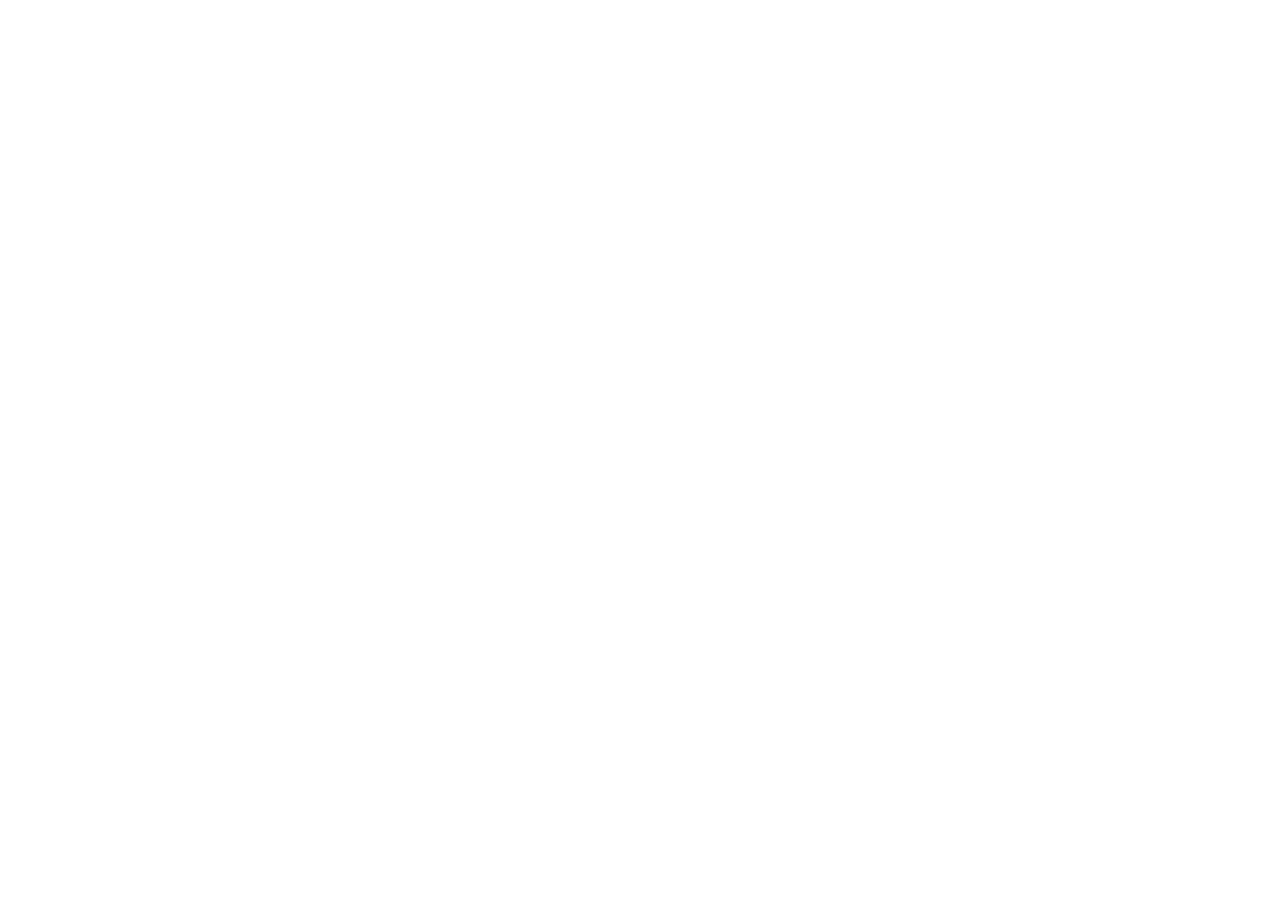
==== index.html @ 88661541 "update login" ====
<!doctype html><html lang="en"><head><meta charset="utf-8"><meta http-equiv="X-UA-Compatible" content="IE=edge"><meta name="viewport" content="width=device-width,initial-scale=1"><link rel="shortcut icon" href="favicon.png" type="image/x-icon"><title>Shoping Cart</title><link rel="stylesheet" href="https://cdnjs.cloudflare.com/ajax/libs/font-awesome/4.7.0/css/font-awesome.min.css"><script defer="defer" src="/js/chunk-vendors.f31a316c.js"></script><script defer="defer" src="/js/app.e57e53f4.js"></script><link href="/css/chunk-vendors.98e8f784.css" rel="stylesheet"><link href="/css/app.27a2189d.css" rel="stylesheet"></head><body><noscript><strong>We're sorry but Shoping Cart doesn't work properly without JavaScript enabled. Please enable it to continue.</strong></noscript><div id="app"></div></body></html>
---- css/app.27a2189d.css ----
@import url(https://fonts.googleapis.com/css2?family=Poppins:ital,wght@0,100;0,200;0,300;0,400;0,500;0,600;0,700;0,800;0,900;1,100;1,200;1,300;1,400;1,500;1,600;1,700;1,800;1,900&display=swap);body{font-family:Poppins,sans-serif}*{margin:0;padding:0;box-sizing:border-box}h1{font-size:40px;font-weight:700}h2{font-size:28px;font-weight:600}h3{font-size:22px;font-weight:800}h4{font-size:18px;font-weight:600}h5{font-size:16px;font-weight:400;color:#1d1d1d}h6{color:#d8d8d8}nav{font-size:16px;top:0;left:0;box-shadow:0 5px 10px rgba(0,0,0,.1)}nav .navbar-toggler{border:0}nav .navbar-toggler:active,nav .navbar-toggler:focus{outline:none;box-shadow:none;border:0}nav .navbar-toggler .navbar-toggler-icon{width:20px;height:3px;background:#232340;display:block;background-image:none;transition:.5s ease-in-out}nav .navbar-toggler .navbar-toggler-icon:focus{outline:none;box-shadow:none;border:0}nav .navbar-toggler .top-bar{margin-top:5px;transform:rotate(135deg)}nav .navbar-toggler .bottom-bar{margin-top:-3px;transform:rotate(-135deg)}nav .navbar-toggler,nav .navbar-toggler:hover{background-color:transparent}nav .collapsed .top-bar{margin-top:0;transform:rotate(0deg)}nav .collapsed .bottom-bar{margin-top:5px;transform:rotate(0deg)}nav .navbar-nav{gap:40px}nav .navbar-nav .nav-link{color:#000;transition:.3s ease}nav .navbar-nav .nav-link.active,nav .navbar-nav .nav-link:active,nav .navbar-nav .nav-link:hover{color:coral}nav .navbar-nav .nav-link.active span,nav .navbar-nav .nav-link:active span,nav .navbar-nav .nav-link:hover span{background-color:#2a2a2a}nav .navbar-nav .fa-shopping-cart{font-size:25px;padding:0 7px;cursor:pointer;font-weight:500;transition:.3s ease}nav .navbar-nav .fa-shopping-cart:active,nav .navbar-nav .fa-shopping-cart:hover{color:coral}nav .navbar-nav span{position:absolute;background-color:coral;color:#fff;font-size:10px;padding:2px 6px;border-radius:50%;margin-left:-5px;top:-5px;transition:.3s ease}nav .navbar-nav .dropdown .dropdown-toggle{background-color:coral!important;min-width:160px}nav .navbar-nav .dropdown .dropdown-toggle .userPhoto{width:30px;-o-object-fit:cover;object-fit:cover;border-radius:50%}nav .navbar-nav .dropdown .dropdown-menu{border:1px solid #000!important;border-radius:0}nav .navbar-nav .dropdown .dropdown-menu li a:hover{background-color:coral!important}footer{background-color:#222}footer h5{color:#d8d8d8;font-weight:700;font-size:18px}footer ul{padding:0;list-style-type:none}footer ul li{padding-bottom:8px}footer ul li a{font-size:14px;text-decoration:none;color:#999}footer ul li a:hover{color:#d8d8d8}footer a{font-size:14px;text-decoration:none;color:#999}footer a:hover{color:#d8d8d8}footer p{color:#999;font-size:14px}footer .insta-img img{transition:.3s ease}footer .insta-img img:hover{opacity:.8}footer .copyright img{cursor:pointer}footer .copyright a{color:#000;width:38px;height:38px;background-color:#fff;display:inline-block;text-align:center;line-height:38px;border-radius:50px;margin-right:10px}#home{background-image:url(/img/back.4ba0a6e2.jpg);width:100%;height:100vh;max-height:650px;background-size:cover;background-repeat:no-repeat;display:flex;flex-direction:column;justify-content:center;align-items:flex-start}#home span{color:coral}#home a{font-size:14px;font-weight:700;outline:none;border:none;padding:13px 30px;text-transform:uppercase;cursor:pointer;transition:.3s ease;background-color:#1d1d1d;color:#f0f8ff}#home a:hover{background-color:#3a3833;color:#f0f8ff}#new .one{position:relative}#new .one img{width:100%;height:100%;background-position:50%;background-repeat:no-repeat}#new .one .details{position:absolute;width:100%;height:100%;top:0;left:0;transition:.3 ease;gap:35px;display:flex;flex-direction:column;justify-content:center;align-items:center;text-align:center;opacity:.7;color:coral}#new .one .details button{font-size:14px;font-weight:500;display:inline-block;outline:none;border:none;border-bottom:1px solid coral;background:none;color:coral;padding:2.5px;text-transform:uppercase;cursor:pointer;transition:.3s ease}#new .one .details button:hover{color:#fff;border-bottom:1px solid #fff}#new .one:hover .details{cursor:pointer;color:#2a2a2a;background-color:hsla(0,77%,83%,.6);opacity:1}#new .one:hover .btn-2{color:#2a2a2a;border-bottom:1px solid #2a2a2a}#blog hr,#clothes hr,#featured hr{width:50px;border-top:2px solid coral;margin:10px auto}#banner{background-image:url(/img/2.93096038.jpg);width:100%;height:60vh;max-height:650px;background-size:cover;background-repeat:no-repeat;background-attachment:fixed;display:flex;flex-direction:column;justify-content:center;align-items:flex-start}#banner h4{color:#d8d8d8}#banner h1{color:#fff}#banner a{font-size:14px;font-weight:700;outline:none;border:none;padding:13px 30px;text-transform:uppercase;cursor:pointer;transition:.3s ease;background-color:#fb774b;color:#f0f8ff}#banner a:hover{background-color:#fff;color:#3a3833}#about hr,#blog hr{width:50px;border-top:2px solid coral;margin:10px;margin-left:0}#about .website_link{color:coral;text-decoration:none}#about .website_link:hover{text-decoration:underline}#about .row .developer_img{filter:grayscale(90%)}#cart .hr{width:50px;border-top:2px solid coral;margin:10px;margin-left:0}#cart #cart-container table{border-collapse:collapse;table-layout:auto;width:100%;min-width:700px}#cart #cart-container table td{border:1px solid #b6b3b3;text-align:center;padding:10px}#cart #cart-container table td:first-child{width:100px}#cart #cart-container table td:nth-child(2),#cart #cart-container table td:nth-child(3){width:200px}#cart #cart-container table td:nth-child(4),#cart #cart-container table td:nth-child(5),#cart #cart-container table td:nth-child(6){width:170px}#cart #cart-container table thead{font-weight:700}#cart #cart-container table thead td{background-color:#fd8c66;color:#fff;border:none;padding:6px 0;text-transform:uppercase}#cart #cart-container table tbody td i{color:#8d8c89;cursor:pointer;padding:3px;border-bottom:1px solid transparent}#cart #cart-container table tbody td i:hover{border-bottom:1px solid #8d8c89}#cart #cart-container table tbody td img{width:110px;height:70px;-o-object-fit:cover;object-fit:cover}#cart #cart-container table tbody td input{padding:3px 5px}#cart #cart-container table tbody td input:focus{outline:none}#cart #card-bottom .coupon>div,#cart #card-bottom .total>div{border:1px solid #b6b3b3}#cart #card-bottom .coupon h5{background-color:#fd8c66;color:#fff;border:none;padding:6px 12px;font-weight:700}#cart #card-bottom .coupon input,#cart #card-bottom .coupon p{padding:10px 12px}#cart #card-bottom .coupon input{margin:0 10px 20px 12px}#cart #card-bottom .coupon input:focus{outline:none}#cart #card-bottom .total h5{background-color:#fd8c66;color:#fff;border:none;padding:6px 12px;font-weight:700}#cart #card-bottom .total h6,#cart #card-bottom .total p{color:#2a2a2a;padding:2px 10px}@media (max-width:767.98px){#cart-container{overflow-x:scroll}}#login .container,#signup .container{max-width:550px;min-height:100vh;display:flex;flex-direction:column;align-items:center;justify-content:center}#login .container img,#signup .container img{width:100px;height:100px;display:block;margin:10px auto;border-radius:50%}#login .container h1,#signup .container h1{margin-bottom:30px}#login .container label,#signup .container label{font-weight:500;width:500px;display:block;margin:0 auto;color:#2a2a2a}#login .container input,#signup .container input{padding:10px 20px;width:500px;margin:15px auto}#login .container button,#signup .container button{width:500px;margin:15px auto}#login .container .link,#signup .container .link{color:#2a2a2a;margin:10px auto}#login .loginBtn,#signup .loginBtn{box-sizing:border-box;position:relative;width:100%!important;margin:.2em;padding:0 15px 0 46px;border:none;text-align:left;line-height:34px;white-space:nowrap;border-radius:.2em;font-size:16px;color:#fff}#login .loginBtn:before,#signup .loginBtn:before{content:"";box-sizing:border-box;position:absolute;top:0;left:0;width:34px;height:100%}#login .loginBtn:focus,#signup .loginBtn:focus{outline:none}#login .loginBtn:active,#signup .loginBtn:active{box-shadow:inset 0 0 0 32px rgba(0,0,0,.1)}#login .loginBtn--facebook,#signup .loginBtn--facebook{background-color:#4c69ba;background-image:linear-gradient(#4c69ba,#3b55a0);text-shadow:0 -1px 0 #354c8c}#login .loginBtn--facebook:before,#signup .loginBtn--facebook:before{border-right:1px solid #364e92;background:url(https://s3-us-west-2.amazonaws.com/s.cdpn.io/14082/icon_facebook.png) 6px 6px no-repeat}#login .loginBtn--facebook:focus,#login .loginBtn--facebook:hover,#signup .loginBtn--facebook:focus,#signup .loginBtn--facebook:hover{background-color:#5b7bd5;background-image:linear-gradient(#5b7bd5,#4864b1)}#login .loginBtn--google,#signup .loginBtn--google{background:#dd4b39}#login .loginBtn--google:before,#signup .loginBtn--google:before{border-right:1px solid #bb3f30;background:url(https://s3-us-west-2.amazonaws.com/s.cdpn.io/14082/icon_google.png) 6px 6px no-repeat}#login .loginBtn--google:focus,#login .loginBtn--google:hover,#signup .loginBtn--google:focus,#signup .loginBtn--google:hover{background:#e74b37}#login .input-errors,#signup .input-errors{font-weight:500;width:500px;display:block;margin:0 auto;color:coral}@media (max-width:575.98px){#login .container label,#signup .container label{width:300px}#login .container button,#login .container input,#signup .container button,#signup .container input{width:300px;max-width:300px}#login .input-errors,#signup .input-errors{font-weight:500;width:300px;display:block;margin:0 auto;color:coral}}button{font-size:14px;font-weight:700;outline:none!important;border:none!important;border-radius:0!important;padding:13px 30px;text-transform:uppercase;cursor:pointer;transition:.3s ease;background-color:#1d1d1d;color:#f0f8ff}button:hover{background-color:#3a3833}.button_1{transition:.3s ease;background-color:#fb774b;color:#f0f8ff;opacity:1}.button_1:hover{background-color:rgba(251,119,75,.9)!important}.product{cursor:pointer;margin-bottom:32px}.product img{transition:.3s ease;max-width:220;max-height:246px}.product:hover img{opacity:.7}.product .star i{font-size:14px;color:#daa520}.ProductDetails #main_img{-o-object-fit:cover;object-fit:cover;max-height:450px}.ProductDetails .small-img-group{display:flex;justify-content:space-between}.ProductDetails .small-img-col{flex-basis:23%;cursor:pointer}.ProductDetails .small-img-col img{width:100%;max-height:130px}.ProductDetails h6{text-transform:capitalize}.ProductDetails select{display:block;padding:5px 10px}.ProductDetails select:focus{outline:none}.ProductDetails input{width:50px;height:45px;padding-left:10px;font-size:16px;margin-right:10px}.ProductDetails input:focus{outline:none}
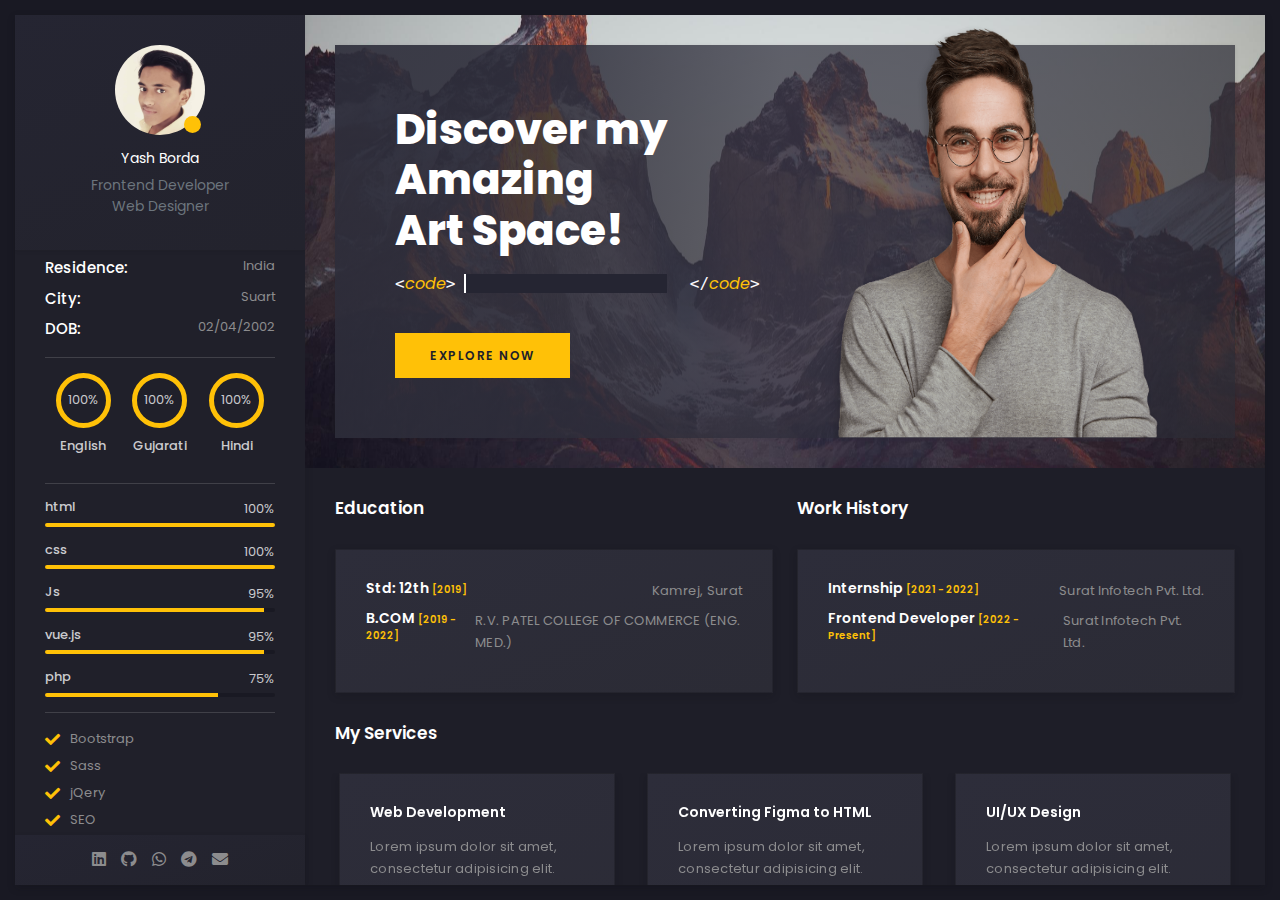
==== commit 1220f526: "portfolio site update" ====
--- a/index.html
+++ b/index.html
@@ -1 +1,693 @@
-<!doctype html><html lang="en"><head><meta charset="utf-8"><meta http-equiv="X-UA-Compatible" content="IE=edge"><meta name="viewport" content="width=device-width,initial-scale=1"><link rel="shortcut icon" href="favicon.png" type="image/x-icon"><title>Shoping Cart</title><link rel="stylesheet" href="https://cdnjs.cloudflare.com/ajax/libs/font-awesome/4.7.0/css/font-awesome.min.css"><script defer="defer" src="/js/chunk-vendors.f31a316c.js"></script><script defer="defer" src="/js/app.e57e53f4.js"></script><link href="/css/chunk-vendors.98e8f784.css" rel="stylesheet"><link href="/css/app.27a2189d.css" rel="stylesheet"></head><body><noscript><strong>We're sorry but Shoping Cart doesn't work properly without JavaScript enabled. Please enable it to continue.</strong></noscript><div id="app"></div></body></html>+<!DOCTYPE html>
+<html lang="en">
+  <head>
+    <meta charset="UTF-8" />
+    <meta http-equiv="X-UA-Compatible" content="IE=edge" />
+    <meta name="viewport" content="width=device-width, initial-scale=1.0" />
+    <title>Yash borda webdevloper</title>
+    <link rel="stylesheet" href="assets/css/bootstrap.min.css" />
+    <link rel="stylesheet" href="assets/css/style.css?v=1.1" />
+    <link rel="stylesheet" type="text/css" href="assets/css/slick.css" />
+    <link rel="stylesheet" type="text/css" href="assets/css/slick-theme.css" />
+    <link
+      rel="shortcut icon"
+      href="assets/img/favicon.jpg"
+      type="image/x-icon"
+    />
+    <link
+      rel="stylesheet"
+      href="https://use.fontawesome.com/releases/v5.6.3/css/all.css"
+    />
+    <link rel="preconnect" href="https://fonts.googleapis.com" />
+    <link rel="preconnect" href="https://fonts.gstatic.com" crossorigin />
+    <link
+      href="https://fonts.googleapis.com/css2?family=Poppins:ital,wght@0,100;0,200;0,300;0,400;0,500;0,600;0,700;0,800;0,900;1,100;1,200;1,300;1,400;1,500;1,600;1,700;1,800;1,900&display=swap"
+      rel="stylesheet"
+    />
+  </head>
+
+  <body>
+    <div class="main-card">
+      <div class="inner-card">
+        <div class="container-fluid p-0">
+          <div class="info-bar">
+            <!-- info bar header -->
+            <div class="header">
+              <!-- avatar -->
+              <div class="avatar">
+                <div class="avatar">
+                  <img src="assets/img/yashborda.jfif?v=1.1" />
+                </div>
+                <!-- available -->
+                <div
+                  class="lamp-light"
+                  title="I am available for freelance hire"
+                ></div>
+              </div>
+              <!-- avatar end -->
+              <!-- name -->
+              <h5 class="name">
+                <a href="#" class="text-white">Yash Borda</a>
+              </h5>
+              <!-- post -->
+              <p class="name text-muted">
+                Frontend Developer <br />
+                Web Designer
+              </p>
+            </div>
+
+            <!-- info-mainsec  -->
+            <div class="info-mainsec">
+              <ul>
+                <li class="">
+                  <h6>Residence:</h6>
+                  <span>India</span>
+                </li>
+                <li class="">
+                  <h6>City:</h6>
+                  <span>Suart</span>
+                </li>
+                <li class="">
+                  <h6>DOB:</h6>
+                  <span>02/04/2002</span>
+                </li>
+              </ul>
+              <!-- divider  -->
+              <div class="divider"></div>
+              <!-- language skills -->
+              <div class="lang-skills d-flex justify-content-around">
+                <!-- skill -->
+                <div class="lang-skills-item">
+                  <div>100%</div>
+                  <h6>English</h6>
+                </div>
+
+                <!-- skill -->
+                <div class="lang-skills-item">
+                  <div>100%</div>
+                  <h6>Gujarati</h6>
+                </div>
+
+                <!-- skill -->
+                <div class="lang-skills-item">
+                  <div>100%</div>
+                  <h6>Hindi</h6>
+                </div>
+              </div>
+              <!-- language skills end-->
+
+              <!-- divider  -->
+              <div class="divider"></div>
+
+              <!-- coading language skills -->
+              <div class="lang-skill">
+                <!-- skills -->
+                <div class="coad-lang-skills-item">
+                  <div class="d-flex justify-content-between">
+                    <h5>html</h5>
+                    <span>100%</span>
+                  </div>
+                  <div class="progress" style="height: 4px">
+                    <div
+                      class="progress-bar"
+                      role="progressbar"
+                      style="width: 100%"
+                      aria-valuenow="100"
+                      aria-valuemin="0"
+                      aria-valuemax="100"
+                    ></div>
+                  </div>
+                </div>
+                <!-- skills End-->
+                <!-- skills -->
+                <div class="coad-lang-skills-item">
+                  <div class="d-flex justify-content-between">
+                    <h5>css</h5>
+                    <span>100%</span>
+                  </div>
+                  <div class="progress" style="height: 4px">
+                    <div
+                      class="progress-bar"
+                      role="progressbar"
+                      style="width: 100%"
+                      aria-valuenow="100"
+                      aria-valuemin="0"
+                      aria-valuemax="100"
+                    ></div>
+                  </div>
+                </div>
+                <!-- skills End-->
+                <!-- skills -->
+                <div class="coad-lang-skills-item">
+                  <div class="d-flex justify-content-between">
+                    <h5>Js</h5>
+                    <span>95%</span>
+                  </div>
+                  <div class="progress" style="height: 4px">
+                    <div
+                      class="progress-bar"
+                      role="progressbar"
+                      style="width: 95%"
+                      aria-valuenow="100"
+                      aria-valuemin="0"
+                      aria-valuemax="100"
+                    ></div>
+                  </div>
+                </div>
+                <!-- skills End-->
+                <!-- skills -->
+                <div class="coad-lang-skills-item">
+                  <div class="d-flex justify-content-between">
+                    <h5>vue.js</h5>
+                    <span>95%</span>
+                  </div>
+                  <div class="progress" style="height: 4px">
+                    <div
+                      class="progress-bar"
+                      role="progressbar"
+                      style="width: 95%"
+                      aria-valuenow="100"
+                      aria-valuemin="0"
+                      aria-valuemax="100"
+                    ></div>
+                  </div>
+                </div>
+                <!-- skills End-->
+                <!-- skills -->
+                <div class="coad-lang-skills-item">
+                  <div class="d-flex justify-content-between">
+                    <h5>php</h5>
+                    <span>75%</span>
+                  </div>
+                  <div class="progress" style="height: 4px">
+                    <div
+                      class="progress-bar"
+                      role="progressbar"
+                      style="width: 75%"
+                      aria-valuenow="100"
+                      aria-valuemin="0"
+                      aria-valuemax="100"
+                    ></div>
+                  </div>
+                </div>
+                <!-- skills End-->
+              </div>
+              <!-- coading language skills end -->
+
+              <!-- divider  -->
+              <div class="divider"></div>
+
+              <!-- coading fremwork skills -->
+              <div class="lang-skill">
+                <ul class="fremwork-skills">
+                  <li>
+                    <i class="fas fa-check"></i>
+                    <span>Bootstrap</span>
+                  </li>
+                  <li>
+                    <i class="fas fa-check"></i>
+                    <span>Sass</span>
+                  </li>
+                  <li>
+                    <i class="fas fa-check"></i>
+                    <span>jQery</span>
+                  </li>
+                  <li>
+                    <i class="fas fa-check"></i>
+                    <span>SEO</span>
+                  </li>
+                  <li>
+                    <i class="fas fa-check"></i>
+                    <span>FTP</span>
+                  </li>
+                  <li>
+                    <i class="fas fa-check"></i>
+                    <span>Hosting</span>
+                  </li>
+                  <li>
+                    <i class="fas fa-check"></i>
+                    <span>JSON</span>
+                  </li>
+                  <li>
+                    <i class="fas fa-check"></i>
+                    <span>GIT knowledge</span>
+                  </li>
+                </ul>
+              </div>
+              <!-- coading fremwork skills end -->
+            </div>
+            <!-- info-mainsec end -->
+
+            <!-- info bar footer  -->
+            <div class="info-footer">
+              <a href="https://www.linkedin.com/in/yash-borda-8abb9124b/">
+                <i class="fab fa-linkedin"></i>
+              </a>
+              <a href="https://github.com/yashborda7048">
+                <i class="fab fa-github"></i>
+              </a>
+              <a href="https://wa.me/7048432374">
+                <i class="fab fa-whatsapp"></i>
+              </a>
+              <a href="https://t.me/yashborda">
+                <i class="fab fa-telegram"></i>
+              </a>
+              <a href="mailto:yashborda123@@gmail.com">
+                <i class="fa fa-envelope"></i>
+              </a>
+            </div>
+            <!-- info bar footer end -->
+          </div>
+
+          <div class="menu-bar">
+            <div class="banner-img">
+              <div class="banner-section">
+                <!-- main title -->
+                <div class="banner-title">
+                  <!-- title -->
+                  <h1 class="banner-title-h">
+                    Discover my Amazing <br />Art Space!
+                  </h1>
+                  <!-- suptitle -->
+                  <div class="lg-text">
+                    <span>&lt;<i class="code">code</i>&gt;</span>
+                    <div class="wrapper">
+                      <ul class="dynamic-txts">
+                        <li><span>I'm a web interfaces.</span></li>
+                        <li><span>I'm a design mockups.</span></li>
+                        <li><span>I'm a automation tools.</span></li>
+                        <li><span>I'm a Business Website.</span></li>
+                      </ul>
+                    </div>
+                    <span> &lt;/<i class="code">code</i>&gt;</span>
+                  </div>
+                  <div class="buttons-frame">
+                    <!-- button -->
+                    <a href="#portfolio" class="explore-btn">Explore now</a>
+                  </div>
+                </div>
+                <!-- main title end -->
+                <!-- photo -->
+                <img
+                  src="assets/img/face-2.png"
+                  class="d-none d-xl-block banner-photo img-fluid"
+                  alt="Photo"
+                />
+              </div>
+            </div>
+
+            <div class="row px-30">
+              <div class="col-lg-6">
+                <div class="sec_card p-0">
+                  <h6 class="title">Education</h6>
+                  <div class="row">
+                    <div class="col-12">
+                      <div class="card">
+                        <div class="card-body">
+                          <div class="d-flex justify-content-between">
+                            <h6 class="mb-2">
+                              Std: 12th
+                              <span style="font-size: 10px; color: #ffc107"
+                                >[2019]</span
+                              >
+                            </h6>
+                            <p class="mb-2">Kamrej, Surat</p>
+                          </div>
+                          <div class="d-flex justify-content-between">
+                            <h6 class="mb-2">
+                              B.COM
+                              <span style="font-size: 10px; color: #ffc107"
+                                >[2019 - 2022]</span
+                              >
+                            </h6>
+                            <p class="mb-2">
+                              R.V. PATEL COLLEGE OF COMMERCE (ENG. MED.)
+                            </p>
+                          </div>
+                        </div>
+                      </div>
+                    </div>
+                  </div>
+                </div>
+              </div>
+              <div class="col-lg-6">
+                <div class="sec_card p-0">
+                  <h6 class="title">Work History</h6>
+                  <div class="row">
+                    <div class="col-12">
+                      <div class="card">
+                        <div class="card-body">
+                          <div class="d-flex justify-content-between">
+                            <h6 class="mb-2">
+                              Internship
+                              <span style="font-size: 10px; color: #ffc107"
+                                >[2021 - 2022]</span
+                              >
+                            </h6>
+                            <a
+                              class="mb-0 pe-0"
+                              href="https://suratinfotech.com/"
+                            >
+                              <p class="mb-2">Surat Infotech Pvt. Ltd.</p>
+                            </a>
+                          </div>
+                          <div class="d-flex justify-content-between">
+                            <h6 class="mb-2">
+                              Frontend Developer
+                              <span style="font-size: 10px; color: #ffc107"
+                                >[2022 - Present]</span
+                              >
+                            </h6>
+                            <a
+                              class="mb-0 pe-0"
+                              href="https://suratinfotech.com/"
+                            >
+                              <p class="mb-2">Surat Infotech Pvt. Ltd.</p>
+                            </a>
+                          </div>
+                        </div>
+                      </div>
+                    </div>
+                  </div>
+                </div>
+              </div>
+            </div>
+
+            <div class="sec_card">
+              <h6 class="title pt-0">My Services</h6>
+              <div class="row autoplay">
+                <div class="col-lg-4 mx-3">
+                  <div class="card mb-3">
+                    <div class="card-body">
+                      <h6>Web Development</h6>
+                      <p>
+                        Lorem ipsum dolor sit amet, consectetur adipisicing
+                        elit. Delectus esse commodi deserunt vitae, vero quasi!
+                        Veniam quaerat tenetur pariatur doloribus.
+                      </p>
+                      <div>
+                        <a href="mailto:yashborda123@@gmail.com"
+                          ><span>ORDER NOW</span>
+                          <i class="fa fa-angle-right"></i
+                        ></a>
+                      </div>
+                    </div>
+                  </div>
+                </div>
+                <div class="col-lg-4 mx-3">
+                  <div class="card mb-3">
+                    <div class="card-body">
+                      <h6>Converting Figma to HTML</h6>
+                      <p>
+                        Lorem ipsum dolor sit amet, consectetur adipisicing
+                        elit. Delectus esse commodi deserunt vitae, vero quasi!
+                        Veniam quaerat tenetur pariatur doloribus.
+                      </p>
+                      <div>
+                        <a href="mailto:yashborda123@@gmail.com"
+                          ><span>ORDER NOW</span>
+                          <i class="fa fa-angle-right"></i
+                        ></a>
+                      </div>
+                    </div>
+                  </div>
+                </div>
+                <div class="col-lg-4 mx-3">
+                  <div class="card mb-3">
+                    <div class="card-body">
+                      <h6>UI/UX Design</h6>
+                      <p>
+                        Lorem ipsum dolor sit amet, consectetur adipisicing
+                        elit. Delectus esse commodi deserunt vitae, vero quasi!
+                        Veniam quaerat tenetur pariatur doloribus.
+                      </p>
+                      <div>
+                        <a href="mailto:yashborda123@@gmail.com"
+                          ><span>ORDER NOW</span>
+                          <i class="fa fa-angle-right"></i
+                        ></a>
+                      </div>
+                    </div>
+                  </div>
+                </div>
+                <div class="col-lg-4 mx-3">
+                  <div class="card mb-3">
+                    <div class="card-body">
+                      <h6>Converting PSD to HTML</h6>
+                      <p>
+                        Lorem ipsum dolor sit amet, consectetur adipisicing
+                        elit. Delectus esse commodi deserunt vitae, vero quasi!
+                        Veniam quaerat tenetur pariatur doloribus.
+                      </p>
+                      <div>
+                        <a href="mailto:yashborda123@@gmail.com"
+                          ><span>ORDER NOW</span>
+                          <i class="fa fa-angle-right"></i
+                        ></a>
+                      </div>
+                    </div>
+                  </div>
+                </div>
+                <div class="col-lg-4 mx-3">
+                  <div class="card mb-3">
+                    <div class="card-body">
+                      <h6>Launching Website</h6>
+                      <p>
+                        Lorem ipsum dolor sit amet, consectetur adipisicing
+                        elit. Delectus esse commodi deserunt vitae, vero quasi!
+                        Veniam quaerat tenetur pariatur doloribus.
+                      </p>
+                      <div>
+                        <a href="mailto:yashborda123@@gmail.com"
+                          ><span>ORDER NOW</span>
+                          <i class="fa fa-angle-right"></i
+                        ></a>
+                      </div>
+                    </div>
+                  </div>
+                </div>
+              </div>
+              <div class="slider-button">
+                <div></div>
+                <div class="d-flex gap-3">
+                  <button id="prev" onclick="prev()" aria-label="Previous">
+                    <i class="fa fa-angle-left"></i>
+                  </button>
+                  <button id="next" onclick="next()" aria-label="Next">
+                    <i class="fa fa-angle-right"></i>
+                  </button>
+                </div>
+              </div>
+            </div>
+
+            <div class="sec_card" id="portfolio">
+              <h6 class="title ">Website Portfolio</h6>
+              <div class="row Portfolio">
+                <div class="col-lg-6">
+                  <div class="card">
+                    <img
+                      src="assets/img/portfolio-1.jpeg"
+                      alt=""
+                      class="image"
+                    />
+                    <div class="overlay">
+                      <div class="text">
+                        <h6 class="mb-0">Folio Web Design</h6>
+                        <a
+                          target="_blank"
+                          href="https://webdev531.000webhostapp.com/folio/index.html"
+                          ><span>READ MORE</span>
+                          <i class="fa fa-angle-right"></i
+                        ></a>
+                      </div>
+                    </div>
+                  </div>
+                </div>
+                <div class="col-lg-6">
+                  <div class="card">
+                    <img
+                      src="assets/img/portfolio-2.png"
+                      alt=""
+                      class="image"
+                    />
+                    <div class="overlay">
+                      <div class="text">
+                        <h6 class="mb-0">Appiya Web Design</h6>
+                        <a
+                          target="_blank"
+                          href="https://webdev531.000webhostapp.com/appiya/index.html"
+                          ><span>READ MORE</span>
+                          <i class="fa fa-angle-right"></i
+                        ></a>
+                      </div>
+                    </div>
+                  </div>
+                </div>
+                <div class="col-lg-6">
+                  <div class="card">
+                    <img
+                      src="assets/img/portfolio-3.png"
+                      alt=""
+                      class="image"
+                    />
+                    <div class="overlay">
+                      <div class="text">
+                        <h6 class="mb-0">Ecommerce Website</h6>
+                        <a
+                          target="_blank"
+                          href="https://webdev531.000webhostapp.com/shopping-cart/index.html"
+                          ><span>READ MORE</span>
+                          <i class="fa fa-angle-right"></i
+                        ></a>
+                      </div>
+                    </div>
+                  </div>
+                </div>
+                <!-- <div class="col-lg-6">
+                  <div class="card">
+                    <img
+                      src="assets/img/portfolio-4.png"
+                      alt=""
+                      class="image"
+                    />
+                    <div class="overlay">
+                      <div class="text">
+                        <h6 class="mb-0">Infinity Xpress</h6>
+                        <a
+                          target="_blank"
+                          href="https://webdev531.000webhostapp.com/Infinity-Xpress/"
+                          ><span>READ MORE</span>
+                          <i class="fa fa-angle-right"></i
+                        ></a>
+                      </div>
+                    </div>
+                  </div>
+                </div> -->
+              </div>
+            </div>
+
+            <div class="sec_card">
+              <h6 class="title">Contact information</h6>
+              <div class="row">
+                <div class="col-lg-4">
+                  <div class="card">
+                    <div class="card-body">
+                      <div class="d-flex justify-content-between">
+                        <h6 class="mb-2">Country:</h6>
+                        <p class="mb-2">India</p>
+                      </div>
+                      <div class="d-flex justify-content-between">
+                        <h6 class="mb-2">City:</h6>
+                        <p class="mb-2">Surat</p>
+                      </div>
+                    </div>
+                  </div>
+                </div>
+                <div class="col-lg-4">
+                  <div class="card">
+                    <div class="card-body">
+                      <div class="d-flex justify-content-between">
+                        <h6 class="mb-2">Streat:</h6>
+                        <p class="mb-2">Kamrej</p>
+                      </div>
+                      <div class="d-flex justify-content-between">
+                        <h6 class="mb-2">Email:</h6>
+                        <a
+                          class="mb-0 pe-0"
+                          href="mailto:yashborda123@@gmail.com"
+                        >
+                          <p class="mb-2">yashborda123@@gmail.com</p>
+                        </a>
+                      </div>
+                    </div>
+                  </div>
+                </div>
+                <div class="col-lg-4">
+                  <div class="card">
+                    <div class="card-body">
+                      <div class="d-flex justify-content-between">
+                        <h6 class="mb-2">Telegram:</h6>
+                        <a class="mb-0 pe-0" href="https://t.me/yashborda">
+                          <p class="mb-2">@yashborda</p>
+                        </a>
+                      </div>
+                      <div class="d-flex justify-content-between">
+                        <h6 class="mb-2">Whatsapp:</h6>
+                        <a class="mb-0 pe-0" href="https://wa.me/7048432374">
+                          <p class="mb-2">+91 70484 32374</p>
+                        </a>
+                      </div>
+                    </div>
+                  </div>
+                </div>
+              </div>
+            </div>
+
+            <div class="sec_card">
+              <h6 class="title">Get in touch</h6>
+              <div class="row">
+                <div class="col-12">
+                  <div class="card">
+                    <div class="card-body">
+                      <form
+                        id="form"
+                        action="mailto:yashborda123@gmail.com"
+                        method="POST"
+                        enctype="multipart/form-data"
+                        name="EmailForm"
+                      >
+                        <div class="form-field">
+                          <input
+                            id="name"                        
+                            class="input"
+                            type="text"
+                            placeholder="Name"
+                            required
+                            autocomplete="false"
+                          />
+                          <label for="name"><i class="fas fa-user"></i></label>
+                        </div>
+                        <div class="form-field">
+                          <input
+                            id="email"
+                            class="input"
+                            type="email"
+                            placeholder="Email"
+                            required
+                          />
+                          <label for="email"><i class="fas fa-at"></i></label>
+                        </div>
+                        <div class="form-field">
+                          <textarea
+                            id="message"
+                            name="text"
+                            class="input"
+                            placeholder="Message"
+                            required
+                            autocomplete="false"
+                          ></textarea>
+                          <label id="message" for="message"
+                            ><i class="fas fa-envelope"></i
+                          ></label>
+                        </div>
+                        <button class="btn-submit" type="submit">
+                          <span>Send message</span>
+                        </button>
+                      </form>
+                    </div>
+                  </div>
+                </div>
+              </div>
+            </div>
+          </div>
+        </div>
+      </div>
+    </div>
+
+    <script src="https://ajax.googleapis.com/ajax/libs/jquery/3.6.0/jquery.min.js"></script>
+    <script type="text/javascript" src="assets/js/slick.min.js"></script>
+    <script src="assets/js/bootstrap.bundle.min.js"></script>
+    <script src="assets/js/popper.min.js"></script>
+    <script src="assets/js/myscript.js"></script>
+  </body>
+</html>
--- a/assets/css/style.css
+++ b/assets/css/style.css
@@ -0,0 +1,700 @@
+* {
+  margin: 0;
+  padding: 0;
+  box-sizing: border-box;
+  font-family: "Poppins", sans-serif;
+}
+
+html {
+  scroll-behavior: smooth;
+}
+
+a {
+  text-decoration: none;
+}
+
+.main-card {
+  padding: 15px;
+  background: #191923;
+  width: 100vw;
+  height: 100%;
+  position: relative;
+}
+
+.inner-card {
+  max-width: 1540px;
+  margin-left: auto;
+  margin-right: auto;
+  background: #1e1e28;
+  background-size: cover;
+  width: 100%;
+  height: 100%;
+  position: relative;
+  overflow: hidden;
+  -webkit-box-shadow: 0 3px 8px 0 rgb(15 15 20 / 20%);
+  box-shadow: 0 3px 8px 0 rgb(15 15 20 / 20%);
+}
+
+.info-bar {
+  background: #20202a;
+  width: 290px;
+  min-width: 290px;
+  height: calc(100vh -  30px )!important;
+  position: relative !important;
+  border-radius: 4px;
+  -webkit-box-shadow: 0 3px 8px 0 rgb(15 15 20 / 20%);
+  box-shadow: 0 3px 8px 0 rgb(15 15 20 / 20%);
+  -webkit-transition: 0.55s ease-in-out;
+  transition: 0.55s ease-in-out;
+}
+
+.info-bar .header {
+  z-index: 5;
+  width: 100%;
+  position: relative;
+  padding: 30px;
+  height: 235px;
+  background: linear-gradient(
+    159deg,
+    rgba(37, 37, 50, 0.98) 0,
+    rgba(35, 35, 45, 0.98) 100%
+  );
+  text-align: center;
+  -webkit-box-shadow: 0 1px 4px 0 rgb(15 15 20 / 10%);
+  box-shadow: 0 1px 4px 0 rgb(15 15 20 / 10%);
+}
+
+.info-bar .header .avatar {
+  position: relative;
+  width: 90px;
+  height: 90px;
+  margin: 0 auto;
+  border-radius: 50%;
+  margin-bottom: 15px;
+}
+
+.info-bar .header .avatar img {
+  width: 100%;
+  height: 100%;
+  -o-object-fit: cover;
+  object-fit: cover;
+  border-radius: 50%;
+}
+
+.info-bar .header .avatar .lamp-light {
+  position: absolute;
+  bottom: 3px;
+  right: 5px;
+  height: 14px;
+  width: 14px;
+  background: #ffc107;
+  border-radius: 50%;
+  z-index: 0;
+  transition: 0.4s ease-in-out;
+}
+
+.info-bar .header .avatar .lamp-light::before {
+  content: "";
+  position: absolute;
+  bottom: -1px;
+  right: -1px;
+  height: 17px;
+  width: 17px;
+  background: #ffc107;
+  border-radius: 50%;
+  z-index: 0;
+  animation: animateLoader38 2s ease-out infinite;
+}
+
+@keyframes animateLoader38 {
+  0% {
+    transform: scale(1);
+  }
+
+  50%,
+  75% {
+    transform: scale(1.3);
+  }
+
+  80%,
+  100% {
+    opacity: 0;
+  }
+}
+
+.info-bar .header .name {
+  font-size: 14px;
+  font-weight: 400;
+}
+
+.info-mainsec {
+  position: absolute;
+  width: 100%;
+  height: calc(100vh - 30px);
+  padding: 240px 30px 50px;
+  overflow-y: scroll;
+  top: 0px;
+  z-index: 3;
+}
+
+.info-mainsec ul {
+  padding: 0;
+  margin: 0;
+}
+
+.info-mainsec ul li {
+  list-style-type: none;
+  display: -webkit-box;
+  display: -ms-flexbox;
+  display: flex;
+  -webkit-box-pack: justify;
+  -ms-flex-pack: justify;
+  justify-content: space-between;
+  margin-bottom: 5px;
+}
+
+.info-mainsec ul li h6 {
+  font-size: 15px;
+  color: #fff;
+  line-height: 1.7;
+  margin-bottom: 0%;
+}
+
+.info-mainsec ul li span {
+  text-align: right;
+  line-height: 1.7;
+  color: #8c8c8e;
+}
+
+.divider {
+  background: #8c8c8e;
+  width: 100%;
+  height: 1px;
+  opacity: 0.3;
+  margin: 15px 0px;
+}
+
+.lang-skills {
+  padding-bottom: 15px;
+}
+
+.lang-skills-item div {
+  width: 55px;
+  height: 55px;
+  display: flex;
+  justify-content: center;
+  align-items: center;
+  border-radius: 50%;
+  font-size: 13px;
+  margin-bottom: 10px;
+  color: #cacace !important;
+  border: 5px solid #ffc107;
+}
+
+.lang-skills-item h6 {
+  color: #cacace;
+  font-size: 13px;
+  margin-bottom: 0px;
+  text-align: center;
+}
+
+.coad-lang-skills-item {
+  margin-bottom: 15px;
+}
+
+.coad-lang-skills-item h5,
+span {
+  color: #cacace;
+  font-size: 13px;
+}
+
+.progress {
+  background: #191923;
+}
+
+.progress-bar {
+  background: #ffc107;
+}
+
+.info-mainsec::-webkit-scrollbar {
+  width: 0px;
+}
+
+.fremwork-skills li {
+  gap: 10px;
+  align-items: center;
+  justify-content: flex-start !important;
+}
+
+.fremwork-skills i {
+  font-size: 15px;
+  color: #ffc107;
+}
+
+.info-footer {
+  z-index: 5;
+  display: flex;
+  justify-content: center;
+  align-items: center;
+  gap: 15px;
+  position: absolute;
+  bottom: 0%;
+  padding: 0 35px;
+  height: 50px;
+  width: 100%;
+  background: linear-gradient(159deg, #252532 0, #23232d 100%);
+  -webkit-box-shadow: 0 1px 4px 0 rgb(15 15 20 / 10%);
+  box-shadow: 0 1px 4px 0 rgb(15 15 20 / 10%);
+}
+
+.info-footer a,
+i {
+  color: #8c8c8e;
+}
+
+.menu-bar {
+  position: absolute;
+  padding-left: 290px;
+  left: 0%;
+  top: 0;
+  width: 100%;
+  height: calc(100vh - 30px);
+  overflow-y: scroll;
+}
+
+.menu-bar::-webkit-scrollbar {
+  width: 0px;
+}
+
+.banner-img {
+  background-image: url("../img/bg.jpg");
+  width: 100%;
+  background-position: center;
+  padding: 30px;
+  background-size: cover;
+}
+
+.banner-section {
+  position: relative;
+  display: flex;
+  justify-content: space-between;
+  padding: 60px 60px 0px;
+  width: 100%;
+  box-shadow: 0 1px 4px 0 rgb(15 15 20 / 10%);
+  background-image: -webkit-gradient(
+    linear,
+    left top,
+    right top,
+    color-stop(15%, rgba(45, 45, 58, 0.9)),
+    color-stop(50%, rgba(45, 45, 58, 0.7)),
+    to(rgba(43, 43, 53, 0.7))
+  );
+  background-image: linear-gradient(
+    90deg,
+    rgba(45, 45, 58, 0.9) 15%,
+    rgba(45, 45, 58, 0.7) 50%,
+    rgba(43, 43, 53, 0.7) 100%
+  );
+}
+
+.banner-photo {
+  max-width: 360px;
+  margin-top: -90px;
+}
+
+.banner-section h1 {
+  font-size: 42px;
+  color: #fff;
+  font-weight: 800;
+  word-wrap: break-word;
+}
+
+.code {
+  color: #ffc107;
+}
+
+.lg-text span {
+  font-size: 16px;
+  font-family: "Courier Prime", monospace;
+  color: #fafafc;
+}
+
+.wrapper {
+  margin-top: 10px;
+  display: inline-flex;
+}
+
+.wrapper .dynamic-txts {
+  height: 20px;
+  line-height: 20px;
+  overflow: hidden;
+  padding-left: 5px;
+}
+
+.dynamic-txts li {
+  color: pink;
+  list-style: none;
+  font-size: 16px;
+  position: relative;
+  top: 0;
+  animation: slide 12s steps(4) infinite;
+}
+
+@keyframes slide {
+  100% {
+    top: -80px;
+  }
+}
+
+.dynamic-txts li span {
+  position: relative;
+}
+
+.dynamic-txts li span::after {
+  content: "";
+  position: absolute;
+  left: 0;
+  height: 100%;
+  width: 100%;
+  z-index: 9;
+  font-size: 18px;
+  line-height: 20px;
+  font-family: "Poppins", sans-serif;
+  color: #fafafc;
+  margin-bottom: 0px;
+  background: #252532;
+  border-left: 2px solid #fff;
+  animation: typing 3s steps(20) infinite;
+}
+
+@keyframes typing {
+  100% {
+    left: 100%;
+    margin: 0 -10px 0 10px;
+  }
+}
+
+.explore-btn {
+  height: 45px;
+  width: max-content;
+  font-size: 12px;
+  letter-spacing: 1.5px;
+  font-weight: 600;
+  padding: 0 35px;
+  text-transform: uppercase;
+  display: flex;
+  align-items: center;
+  justify-content: center;
+  color: #20202a;
+  margin-top: 23px;
+  margin-bottom: 60px;
+  -webkit-transition: 0.4s ease-in-out;
+  transition: 0.4s ease-in-out;
+  background-color: #ffc107;
+}
+
+.explore-btn:hover {
+  transform: translateY(-3px);
+  color: #1e1e28;
+}
+
+.sec_card {
+  padding: 0px 30px;
+}
+
+.sec_card .title {
+  padding: 30px 0px;
+  font-size: 17px;
+  font-weight: 600;
+  margin-bottom: 0px;
+  color: #fff;
+}
+
+.sec_card .row .card {
+  border-radius: 0%;
+  margin-bottom: 30px;
+  -webkit-box-shadow: 0 3px 8px 0 rgb(15 15 20 / 20%);
+  box-shadow: 0 3px 8px 0 rgb(15 15 20 / 20%);
+  background: linear-gradient(159deg, #2d2d3a 0, #2b2b35 100%);
+}
+
+.sec_card .row .card .card-body {
+  padding: 30px;
+}
+
+.sec_card .row .card h6 {
+  color: #fff;
+  font-size: 14px;
+  font-weight: 600;
+  margin-bottom: 15px;
+}
+
+.sec_card .row .card p {
+  font-size: 13px;
+  line-height: 1.7;
+  font-family: "Poppins", sans-serif;
+  font-weight: 400;
+  letter-spacing: 0.25px;
+  color: #8c8c8e;
+  margin-bottom: 15px;
+}
+
+.sec_card .row .card a {
+  position: relative;
+  padding-right: 15px;
+  text-decoration: none;
+  letter-spacing: 1.5px;
+  font-weight: 600;
+  margin-bottom: 10px;
+  -webkit-transition: 0.4s ease-in-out;
+  transition: 0.4s ease-in-out;
+}
+
+.sec_card .card a span {
+  color: #ffc107;
+}
+
+.sec_card .card a i {
+  position: absolute;
+  top: 4px;
+  right: 2px;
+  color: #ffc107;
+  font-size: 16px;
+  -webkit-transition: 0.4s ease-in-out;
+  transition: 0.4s ease-in-out;
+}
+
+.sec_card .card a:hover {
+  text-shadow: 0 0 3px rgb(250 250 252 / 40%);
+}
+
+.sec_card .card a:hover i {
+  transform: translateX(5px);
+}
+
+.sec_card .Portfolio .card {
+  position: relative;
+  width: 100%;
+}
+
+.sec_card .Portfolio .image {
+  display: block;
+  width: 100%;
+  height: 300px;
+  background-size: cover;
+  object-fit: cover;
+}
+
+.sec_card .Portfolio .overlay {
+  position: absolute;
+  bottom: 0;
+  left: 0;
+  right: 0;
+  overflow: hidden;
+  width: 100%;
+  height: 0%;
+  transition: 0.5s ease;
+  background: linear-gradient(
+    159deg,
+    rgba(45, 45, 58, 0.98) 0,
+    rgba(43, 43, 53, 0.98) 100%
+  );
+  -webkit-box-shadow: 0 3px 8px 0 rgb(15 15 20 / 20%);
+  box-shadow: 0 3px 8px 0 rgb(15 15 20 / 20%);
+}
+
+.sec_card .Portfolio .card:hover .overlay {
+  height: 30%;
+}
+
+.sec_card .Portfolio .text {
+  color: white;
+  font-size: 20px;
+  position: absolute;
+  text-align: left;
+  letter-spacing: 1.2;
+  top: 50%;
+  left: 85px;
+  -webkit-transform: translate(-50%, -50%);
+  -ms-transform: translate(-50%, -50%);
+  transform: translate(-50%, -50%);
+}
+
+.sec_card .card .text a i {
+  top: 9px;
+}
+
+.form-field {
+  position: relative;
+  margin-bottom: 30px;
+}
+
+.form-field input,
+.form-field textarea {
+  height: 50px;
+  width: 100%;
+  background: linear-gradient(159deg, #252532 0%, #23232d 100%);
+  border: none;
+  color: #fafafc;
+  padding-left: 65px;
+  padding-right: 15px;
+  -webkit-box-shadow: inset 0 1px 4px 0 rgb(15 15 20 / 10%);
+  box-shadow: inset 0 1px 4px 0 rgb(15 15 20 / 10%);
+  margin-bottom: 0;
+  -webkit-transition: 0.4s ease-in-out;
+  transition: 0.4s ease-in-out;
+}
+
+.form-field .input:focus {
+  outline: none;
+}
+
+.form-field label {
+  text-align: center;
+  color: #8c8c8e;
+  position: absolute;
+  height: 50px;
+  width: 50px;
+  background: #20202a;
+  top: 0;
+  left: 0;
+  padding: 0 15px;
+  text-transform: uppercase;
+  font-size: 11px;
+  line-height: 50px;
+  letter-spacing: 1px;
+  font-weight: 500;
+  -webkit-transition: 0.4s ease-in-out;
+  transition: 0.4s ease-in-out;
+  cursor: text;
+}
+
+.input:focus + label {
+  background: #ffc107;
+  color: #20202a;
+}
+
+.input:focus + label .fas {
+  color: #20202a;
+}
+
+.form-field textarea {
+  padding-left: 15px;
+  padding-top: 15px;
+  height: 150px;
+  border-left: solid 50px #20202a;
+}
+
+.form-field #message {
+  height: 150px;
+}
+
+form .btn-submit {
+  height: 45px;
+  width: max-content;
+  font-size: 12px;
+  letter-spacing: 1.5px;
+  font-weight: 600;
+  padding: 0 35px;
+  text-transform: uppercase;
+  display: flex;
+  align-items: center;
+  justify-content: center;
+  -webkit-transition: 0.4s ease;
+  transition: 0.4s ease;
+  background-color: #ffc107;
+  border: none;
+}
+
+form .btn-submit span {
+  color: #20202a;
+}
+
+form .btn-submit:hover {
+  transform: translateY(-3px);
+}
+
+form .btn-submit:hover span {
+  color: #1e1e28;
+}
+
+.px-30 {
+  padding: 0px 30px;
+}
+
+.slider-button {
+  position: absolute;
+  right: 35px;
+  margin-top: -15px;
+}
+
+.slick-arrow {
+  display: none !important;
+}
+
+.slick-dots {
+  margin-left: 20px !important;
+  display: flex !important;
+  width: 180px !important;
+}
+
+.slick-dots li {
+  width: auto !important;
+  height: auto !important;
+}
+
+.slick-dots li button {
+  width: 8px !important;
+  height: 4px !important;
+  border-radius: 4px;
+  padding: 0px !important;
+  background: #8c8c8e !important;
+  transition: all 0.3s ease;
+}
+
+.slick-dots li button::before {
+  content: '' !important;
+  width: 0px !important;
+  height: 0px !important;
+}
+
+.slick-dots li.slick-active button {
+  width: 20px !important;
+  height: 4px !important;
+  background: #ffc107 !important;
+}
+
+#prev,
+#next {
+  background: none;
+  border: none;
+  color: #8c8c8e;
+  font-size: 14px;
+}
+
+@media (max-width: 767.98px) {
+  .main-card {
+    width: 100%;
+  }
+  .menu-bar {
+    padding-left: 0px;
+    position: relative;
+    height: 100%;
+  }
+
+  .info-bar {
+    width: 100%;
+  }
+  .sec_card .Portfolio .image {
+    height: 200px;
+  }
+  .info-footer {
+    gap: 45px;
+  }
+  .banner-section {
+    padding: 30px 30px 0px;
+  }
+  .sec_card .row .card .card-body {
+    padding: 15px;
+  }
+}
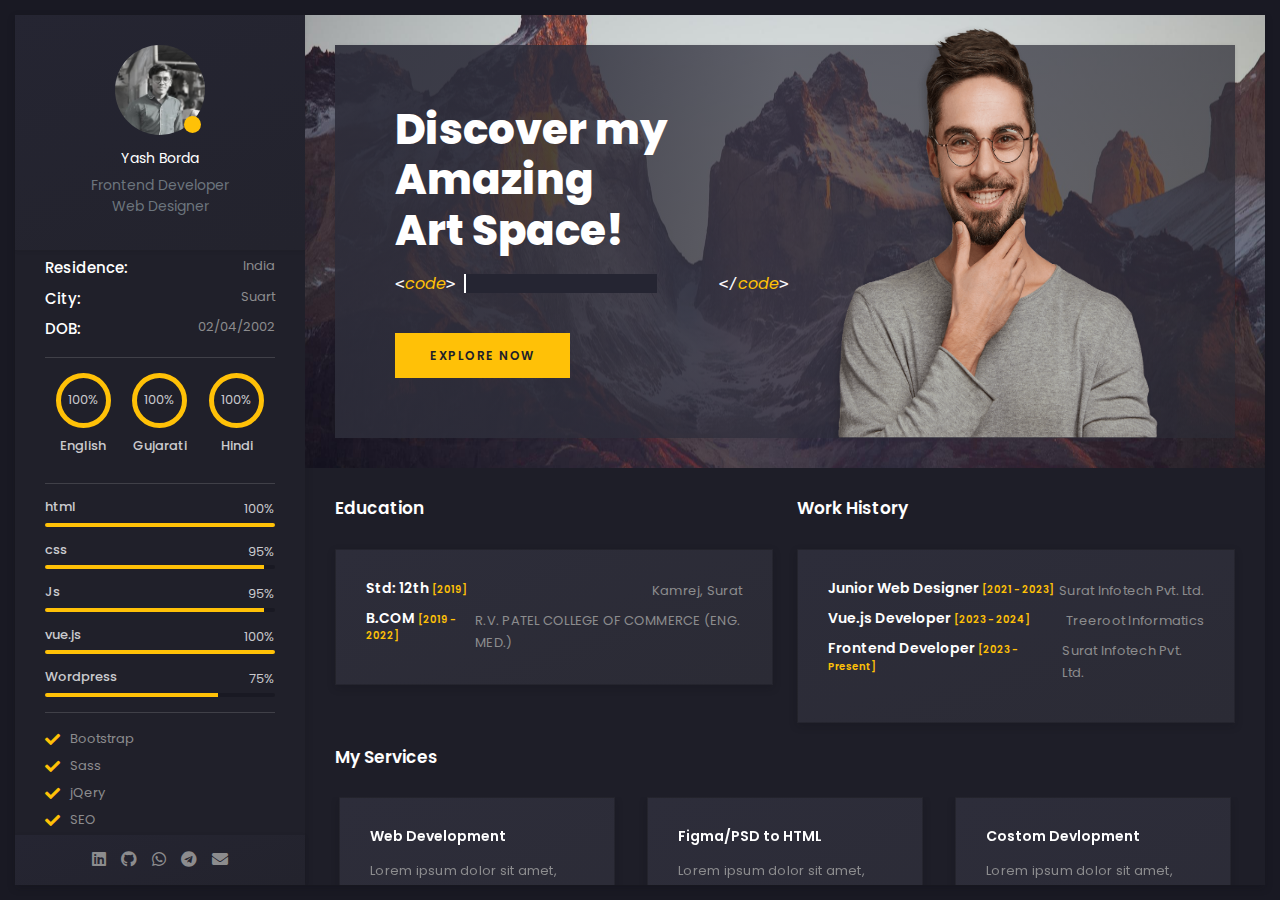
==== commit 49f624c1: "update portfolio text and update link" ====
--- a/index.html
+++ b/index.html
@@ -1,370 +1,320 @@
 <!DOCTYPE html>
 <html lang="en">
-  <head>
-    <meta charset="UTF-8" />
-    <meta http-equiv="X-UA-Compatible" content="IE=edge" />
-    <meta name="viewport" content="width=device-width, initial-scale=1.0" />
-    <title>Yash borda webdevloper</title>
-    <link rel="stylesheet" href="assets/css/bootstrap.min.css" />
-    <link rel="stylesheet" href="assets/css/style.css?v=1.1" />
-    <link rel="stylesheet" type="text/css" href="assets/css/slick.css" />
-    <link rel="stylesheet" type="text/css" href="assets/css/slick-theme.css" />
-    <link
-      rel="shortcut icon"
-      href="assets/img/favicon.jpg"
-      type="image/x-icon"
-    />
-    <link
-      rel="stylesheet"
-      href="https://use.fontawesome.com/releases/v5.6.3/css/all.css"
-    />
-    <link rel="preconnect" href="https://fonts.googleapis.com" />
-    <link rel="preconnect" href="https://fonts.gstatic.com" crossorigin />
-    <link
-      href="https://fonts.googleapis.com/css2?family=Poppins:ital,wght@0,100;0,200;0,300;0,400;0,500;0,600;0,700;0,800;0,900;1,100;1,200;1,300;1,400;1,500;1,600;1,700;1,800;1,900&display=swap"
-      rel="stylesheet"
-    />
-  </head>
-
-  <body>
-    <div class="main-card">
-      <div class="inner-card">
-        <div class="container-fluid p-0">
-          <div class="info-bar">
-            <!-- info bar header -->
-            <div class="header">
-              <!-- avatar -->
+
+<head>
+  <meta charset="UTF-8" />
+  <meta http-equiv="X-UA-Compatible" content="IE=edge" />
+  <meta name="viewport" content="width=device-width, initial-scale=1.0" />
+  <title>Yash borda webdevloper</title>
+  <link rel="stylesheet" href="assets/css/bootstrap.min.css" />
+  <link rel="stylesheet" href="assets/css/style.css?v=1.1" />
+  <link rel="stylesheet" type="text/css" href="assets/css/slick.css" />
+  <link rel="stylesheet" type="text/css" href="assets/css/slick-theme.css" />
+  <link rel="shortcut icon" href="assets/img/favicon.jpg" type="image/x-icon" />
+  <link rel="stylesheet" href="https://use.fontawesome.com/releases/v5.6.3/css/all.css" />
+  <link rel="preconnect" href="https://fonts.googleapis.com" />
+  <link rel="preconnect" href="https://fonts.gstatic.com" crossorigin />
+  <link
+    href="https://fonts.googleapis.com/css2?family=Poppins:ital,wght@0,100;0,200;0,300;0,400;0,500;0,600;0,700;0,800;0,900;1,100;1,200;1,300;1,400;1,500;1,600;1,700;1,800;1,900&display=swap"
+    rel="stylesheet" />
+</head>
+
+<body>
+  <div class="main-card">
+    <div class="inner-card">
+      <div class="container-fluid p-0">
+        <div class="info-bar">
+          <!-- info bar header -->
+          <div class="header">
+            <!-- avatar -->
+            <div class="avatar">
               <div class="avatar">
-                <div class="avatar">
-                  <img src="assets/img/yashborda.jfif?v=1.1" />
-                </div>
-                <!-- available -->
-                <div
-                  class="lamp-light"
-                  title="I am available for freelance hire"
-                ></div>
-              </div>
-              <!-- avatar end -->
-              <!-- name -->
-              <h5 class="name">
-                <a href="#" class="text-white">Yash Borda</a>
-              </h5>
-              <!-- post -->
-              <p class="name text-muted">
-                Frontend Developer <br />
-                Web Designer
-              </p>
-            </div>
-
-            <!-- info-mainsec  -->
-            <div class="info-mainsec">
-              <ul>
-                <li class="">
-                  <h6>Residence:</h6>
-                  <span>India</span>
-                </li>
-                <li class="">
-                  <h6>City:</h6>
-                  <span>Suart</span>
-                </li>
-                <li class="">
-                  <h6>DOB:</h6>
-                  <span>02/04/2002</span>
+                <img src="assets/img/yashborda.jpg?v=1.1" />
+              </div>
+              <!-- available -->
+              <div class="lamp-light" title="I am available for freelance hire"></div>
+            </div>
+            <!-- avatar end -->
+            <!-- name -->
+            <h5 class="name">
+              <a href="#" class="text-white">Yash Borda</a>
+            </h5>
+            <!-- post -->
+            <p class="name text-muted">
+              Frontend Developer <br />
+              Web Designer
+            </p>
+          </div>
+
+          <!-- info-mainsec  -->
+          <div class="info-mainsec">
+            <ul>
+              <li class="">
+                <h6>Residence:</h6>
+                <span>India</span>
+              </li>
+              <li class="">
+                <h6>City:</h6>
+                <span>Suart</span>
+              </li>
+              <li class="">
+                <h6>DOB:</h6>
+                <span>02/04/2002</span>
+              </li>
+            </ul>
+            <!-- divider  -->
+            <div class="divider"></div>
+            <!-- language skills -->
+            <div class="lang-skills d-flex justify-content-around">
+              <!-- skill -->
+              <div class="lang-skills-item">
+                <div>100%</div>
+                <h6>English</h6>
+              </div>
+
+              <!-- skill -->
+              <div class="lang-skills-item">
+                <div>100%</div>
+                <h6>Gujarati</h6>
+              </div>
+
+              <!-- skill -->
+              <div class="lang-skills-item">
+                <div>100%</div>
+                <h6>Hindi</h6>
+              </div>
+            </div>
+            <!-- language skills end-->
+
+            <!-- divider  -->
+            <div class="divider"></div>
+
+            <!-- coading language skills -->
+            <div class="lang-skill">
+              <!-- skills -->
+              <div class="coad-lang-skills-item">
+                <div class="d-flex justify-content-between">
+                  <h5>html</h5>
+                  <span>100%</span>
+                </div>
+                <div class="progress" style="height: 4px">
+                  <div class="progress-bar" role="progressbar" style="width: 100%" aria-valuenow="100" aria-valuemin="0"
+                    aria-valuemax="100"></div>
+                </div>
+              </div>
+              <!-- skills End-->
+              <!-- skills -->
+              <div class="coad-lang-skills-item">
+                <div class="d-flex justify-content-between">
+                  <h5>css</h5>
+                  <span>95%</span>
+                </div>
+                <div class="progress" style="height: 4px">
+                  <div class="progress-bar" role="progressbar" style="width: 95%" aria-valuenow="100" aria-valuemin="0"
+                    aria-valuemax="100"></div>
+                </div>
+              </div>
+              <!-- skills End-->
+              <!-- skills -->
+              <div class="coad-lang-skills-item">
+                <div class="d-flex justify-content-between">
+                  <h5>Js</h5>
+                  <span>95%</span>
+                </div>
+                <div class="progress" style="height: 4px">
+                  <div class="progress-bar" role="progressbar" style="width: 95%" aria-valuenow="100" aria-valuemin="0"
+                    aria-valuemax="100"></div>
+                </div>
+              </div>
+              <!-- skills End-->
+              <!-- skills -->
+              <div class="coad-lang-skills-item">
+                <div class="d-flex justify-content-between">
+                  <h5>vue.js</h5>
+                  <span>100%</span>
+                </div>
+                <div class="progress" style="height: 4px">
+                  <div class="progress-bar" role="progressbar" style="width: 100%" aria-valuenow="100" aria-valuemin="0"
+                    aria-valuemax="100"></div>
+                </div>
+              </div>
+              <!-- skills End-->
+              <!-- skills -->
+              <div class="coad-lang-skills-item">
+                <div class="d-flex justify-content-between">
+                  <h5>Wordpress</h5>
+                  <span>75%</span>
+                </div>
+                <div class="progress" style="height: 4px">
+                  <div class="progress-bar" role="progressbar" style="width: 75%" aria-valuenow="100" aria-valuemin="0"
+                    aria-valuemax="100"></div>
+                </div>
+              </div>
+              <!-- skills End-->
+            </div>
+            <!-- coading language skills end -->
+
+            <!-- divider  -->
+            <div class="divider"></div>
+
+            <!-- coading fremwork skills -->
+            <div class="lang-skill">
+              <ul class="fremwork-skills">
+                <li>
+                  <i class="fas fa-check"></i>
+                  <span>Bootstrap</span>
+                </li>
+                <li>
+                  <i class="fas fa-check"></i>
+                  <span>Sass</span>
+                </li>
+                <li>
+                  <i class="fas fa-check"></i>
+                  <span>jQery</span>
+                </li>
+                <li>
+                  <i class="fas fa-check"></i>
+                  <span>SEO</span>
+                </li>
+                <li>
+                  <i class="fas fa-check"></i>
+                  <span>FTP</span>
+                </li>
+                <li>
+                  <i class="fas fa-check"></i>
+                  <span>Hosting</span>
+                </li>
+                <li>
+                  <i class="fas fa-check"></i>
+                  <span>JSON</span>
+                </li>
+                <li>
+                  <i class="fas fa-check"></i>
+                  <span>GIT knowledge</span>
                 </li>
               </ul>
-              <!-- divider  -->
-              <div class="divider"></div>
-              <!-- language skills -->
-              <div class="lang-skills d-flex justify-content-around">
-                <!-- skill -->
-                <div class="lang-skills-item">
-                  <div>100%</div>
-                  <h6>English</h6>
-                </div>
-
-                <!-- skill -->
-                <div class="lang-skills-item">
-                  <div>100%</div>
-                  <h6>Gujarati</h6>
-                </div>
-
-                <!-- skill -->
-                <div class="lang-skills-item">
-                  <div>100%</div>
-                  <h6>Hindi</h6>
-                </div>
-              </div>
-              <!-- language skills end-->
-
-              <!-- divider  -->
-              <div class="divider"></div>
-
-              <!-- coading language skills -->
-              <div class="lang-skill">
-                <!-- skills -->
-                <div class="coad-lang-skills-item">
-                  <div class="d-flex justify-content-between">
-                    <h5>html</h5>
-                    <span>100%</span>
-                  </div>
-                  <div class="progress" style="height: 4px">
-                    <div
-                      class="progress-bar"
-                      role="progressbar"
-                      style="width: 100%"
-                      aria-valuenow="100"
-                      aria-valuemin="0"
-                      aria-valuemax="100"
-                    ></div>
-                  </div>
-                </div>
-                <!-- skills End-->
-                <!-- skills -->
-                <div class="coad-lang-skills-item">
-                  <div class="d-flex justify-content-between">
-                    <h5>css</h5>
-                    <span>100%</span>
-                  </div>
-                  <div class="progress" style="height: 4px">
-                    <div
-                      class="progress-bar"
-                      role="progressbar"
-                      style="width: 100%"
-                      aria-valuenow="100"
-                      aria-valuemin="0"
-                      aria-valuemax="100"
-                    ></div>
-                  </div>
-                </div>
-                <!-- skills End-->
-                <!-- skills -->
-                <div class="coad-lang-skills-item">
-                  <div class="d-flex justify-content-between">
-                    <h5>Js</h5>
-                    <span>95%</span>
-                  </div>
-                  <div class="progress" style="height: 4px">
-                    <div
-                      class="progress-bar"
-                      role="progressbar"
-                      style="width: 95%"
-                      aria-valuenow="100"
-                      aria-valuemin="0"
-                      aria-valuemax="100"
-                    ></div>
-                  </div>
-                </div>
-                <!-- skills End-->
-                <!-- skills -->
-                <div class="coad-lang-skills-item">
-                  <div class="d-flex justify-content-between">
-                    <h5>vue.js</h5>
-                    <span>95%</span>
-                  </div>
-                  <div class="progress" style="height: 4px">
-                    <div
-                      class="progress-bar"
-                      role="progressbar"
-                      style="width: 95%"
-                      aria-valuenow="100"
-                      aria-valuemin="0"
-                      aria-valuemax="100"
-                    ></div>
-                  </div>
-                </div>
-                <!-- skills End-->
-                <!-- skills -->
-                <div class="coad-lang-skills-item">
-                  <div class="d-flex justify-content-between">
-                    <h5>php</h5>
-                    <span>75%</span>
-                  </div>
-                  <div class="progress" style="height: 4px">
-                    <div
-                      class="progress-bar"
-                      role="progressbar"
-                      style="width: 75%"
-                      aria-valuenow="100"
-                      aria-valuemin="0"
-                      aria-valuemax="100"
-                    ></div>
-                  </div>
-                </div>
-                <!-- skills End-->
-              </div>
-              <!-- coading language skills end -->
-
-              <!-- divider  -->
-              <div class="divider"></div>
-
-              <!-- coading fremwork skills -->
-              <div class="lang-skill">
-                <ul class="fremwork-skills">
-                  <li>
-                    <i class="fas fa-check"></i>
-                    <span>Bootstrap</span>
-                  </li>
-                  <li>
-                    <i class="fas fa-check"></i>
-                    <span>Sass</span>
-                  </li>
-                  <li>
-                    <i class="fas fa-check"></i>
-                    <span>jQery</span>
-                  </li>
-                  <li>
-                    <i class="fas fa-check"></i>
-                    <span>SEO</span>
-                  </li>
-                  <li>
-                    <i class="fas fa-check"></i>
-                    <span>FTP</span>
-                  </li>
-                  <li>
-                    <i class="fas fa-check"></i>
-                    <span>Hosting</span>
-                  </li>
-                  <li>
-                    <i class="fas fa-check"></i>
-                    <span>JSON</span>
-                  </li>
-                  <li>
-                    <i class="fas fa-check"></i>
-                    <span>GIT knowledge</span>
-                  </li>
-                </ul>
-              </div>
-              <!-- coading fremwork skills end -->
-            </div>
-            <!-- info-mainsec end -->
-
-            <!-- info bar footer  -->
-            <div class="info-footer">
-              <a href="https://www.linkedin.com/in/yash-borda-8abb9124b/">
-                <i class="fab fa-linkedin"></i>
-              </a>
-              <a href="https://github.com/yashborda7048">
-                <i class="fab fa-github"></i>
-              </a>
-              <a href="https://wa.me/7048432374">
-                <i class="fab fa-whatsapp"></i>
-              </a>
-              <a href="https://t.me/yashborda">
-                <i class="fab fa-telegram"></i>
-              </a>
-              <a href="mailto:yashborda123@@gmail.com">
-                <i class="fa fa-envelope"></i>
-              </a>
-            </div>
-            <!-- info bar footer end -->
-          </div>
-
-          <div class="menu-bar">
-            <div class="banner-img">
-              <div class="banner-section">
-                <!-- main title -->
-                <div class="banner-title">
-                  <!-- title -->
-                  <h1 class="banner-title-h">
-                    Discover my Amazing <br />Art Space!
-                  </h1>
-                  <!-- suptitle -->
-                  <div class="lg-text">
-                    <span>&lt;<i class="code">code</i>&gt;</span>
-                    <div class="wrapper">
-                      <ul class="dynamic-txts">
-                        <li><span>I'm a web interfaces.</span></li>
-                        <li><span>I'm a design mockups.</span></li>
-                        <li><span>I'm a automation tools.</span></li>
-                        <li><span>I'm a Business Website.</span></li>
-                      </ul>
-                    </div>
-                    <span> &lt;/<i class="code">code</i>&gt;</span>
-                  </div>
-                  <div class="buttons-frame">
-                    <!-- button -->
-                    <a href="#portfolio" class="explore-btn">Explore now</a>
-                  </div>
-                </div>
-                <!-- main title end -->
-                <!-- photo -->
-                <img
-                  src="assets/img/face-2.png"
-                  class="d-none d-xl-block banner-photo img-fluid"
-                  alt="Photo"
-                />
-              </div>
-            </div>
-
-            <div class="row px-30">
-              <div class="col-lg-6">
-                <div class="sec_card p-0">
-                  <h6 class="title">Education</h6>
-                  <div class="row">
-                    <div class="col-12">
-                      <div class="card">
-                        <div class="card-body">
-                          <div class="d-flex justify-content-between">
-                            <h6 class="mb-2">
-                              Std: 12th
-                              <span style="font-size: 10px; color: #ffc107"
-                                >[2019]</span
-                              >
-                            </h6>
-                            <p class="mb-2">Kamrej, Surat</p>
-                          </div>
-                          <div class="d-flex justify-content-between">
-                            <h6 class="mb-2">
-                              B.COM
-                              <span style="font-size: 10px; color: #ffc107"
-                                >[2019 - 2022]</span
-                              >
-                            </h6>
-                            <p class="mb-2">
-                              R.V. PATEL COLLEGE OF COMMERCE (ENG. MED.)
-                            </p>
-                          </div>
+            </div>
+            <!-- coading fremwork skills end -->
+          </div>
+          <!-- info-mainsec end -->
+
+          <!-- info bar footer  -->
+          <div class="info-footer">
+            <a href="https://www.linkedin.com/in/yashborda/">
+              <i class="fab fa-linkedin"></i>
+            </a>
+            <a href="https://github.com/yashborda">
+              <i class="fab fa-github"></i>
+            </a>
+            <a href="https://wa.me/7048432374">
+              <i class="fab fa-whatsapp"></i>
+            </a>
+            <a href="https://t.me/yashborda">
+              <i class="fab fa-telegram"></i>
+            </a>
+            <a href="mailto:yashborda.work@gmail.com">
+              <i class="fa fa-envelope"></i>
+            </a>
+          </div>
+          <!-- info bar footer end -->
+        </div>
+
+        <div class="menu-bar">
+          <div class="banner-img">
+            <div class="banner-section">
+              <!-- main title -->
+              <div class="banner-title">
+                <!-- title -->
+                <h1 class="banner-title-h">
+                  Discover my Amazing <br />Art Space!
+                </h1>
+                <!-- suptitle -->
+                <div class="lg-text">
+                  <span>&lt;<i class="code">code</i>&gt;</span>
+                  <div class="wrapper">
+                    <ul class="dynamic-txts">
+                      <li><span>I'm a Web Developer.</span></li>
+                      <li><span>I'm a Frontend Developer.</span></li>
+                      <li><span>I'm a Vue.js Developer.</span></li>
+                      <li><span>I'm a Wordpress Developer.</span></li>
+                    </ul>
+                  </div>
+                  <span> &lt;/<i class="code">code</i>&gt;</span>
+                </div>
+                <div class="buttons-frame">
+                  <!-- button -->
+                  <a href="#portfolio" class="explore-btn">Explore now</a>
+                </div>
+              </div>
+              <!-- main title end -->
+              <!-- photo -->
+              <img src="assets/img/face-2.png" class="d-none d-xl-block banner-photo img-fluid" alt="Photo" />
+            </div>
+          </div>
+
+          <div class="row px-30 mb-4">
+            <div class="col-lg-6">
+              <div class="sec_card p-0">
+                <h6 class="title">Education</h6>
+                <div class="row">
+                  <div class="col-12">
+                    <div class="card mb-0 h-100">
+                      <div class="card-body">
+                        <div class="d-flex justify-content-between">
+                          <h6 class="mb-2">
+                            Std: 12th
+                            <span style="font-size: 10px; color: #ffc107">[2019]</span>
+                          </h6>
+                          <p class="mb-2">Kamrej, Surat</p>
+                        </div>
+                        <div class="d-flex justify-content-between">
+                          <h6 class="mb-0">
+                            B.COM
+                            <span style="font-size: 10px; color: #ffc107">[2019 - 2022]</span>
+                          </h6>
+                          <p class="mb-0">
+                            R.V. PATEL COLLEGE OF COMMERCE (ENG. MED.)
+                          </p>
                         </div>
                       </div>
                     </div>
                   </div>
                 </div>
               </div>
-              <div class="col-lg-6">
-                <div class="sec_card p-0">
-                  <h6 class="title">Work History</h6>
-                  <div class="row">
-                    <div class="col-12">
-                      <div class="card">
-                        <div class="card-body">
-                          <div class="d-flex justify-content-between">
-                            <h6 class="mb-2">
-                              Internship
-                              <span style="font-size: 10px; color: #ffc107"
-                                >[2021 - 2022]</span
-                              >
-                            </h6>
-                            <a
-                              class="mb-0 pe-0"
-                              href="https://suratinfotech.com/"
-                            >
-                              <p class="mb-2">Surat Infotech Pvt. Ltd.</p>
-                            </a>
-                          </div>
-                          <div class="d-flex justify-content-between">
-                            <h6 class="mb-2">
-                              Frontend Developer
-                              <span style="font-size: 10px; color: #ffc107"
-                                >[2022 - Present]</span
-                              >
-                            </h6>
-                            <a
-                              class="mb-0 pe-0"
-                              href="https://suratinfotech.com/"
-                            >
-                              <p class="mb-2">Surat Infotech Pvt. Ltd.</p>
-                            </a>
-                          </div>
+            </div>
+            <div class="col-lg-6">
+              <div class="sec_card p-0">
+                <h6 class="title">Work History</h6>
+                <div class="row">
+                  <div class="col-12">
+                    <div class="card mb-0 h-100">
+                      <div class="card-body">
+                        <div class="d-flex justify-content-between">
+                          <h6 class="mb-2">
+                            Junior Web Designer
+                            <span style="font-size: 10px; color: #ffc107">[2021 - 2023]</span>
+                          </h6>
+                          <a class="mb-0 pe-0" href="https://suratinfotech.com/">
+                            <p class="mb-2">Surat Infotech Pvt. Ltd.</p>
+                          </a>
+                        </div>
+                        <div class="d-flex justify-content-between">
+                          <h6 class="mb-2">
+                            Vue.js Developer
+                            <span style="font-size: 10px; color: #ffc107">[2023 - 2024]</span>
+                          </h6>
+                          <a class="mb-0 pe-0" href="http://www.treerootinformatics.com/">
+                            <p class="mb-2">Treeroot Informatics</p>
+                          </a>
+                        </div>
+                        <div class="d-flex justify-content-between">
+                          <h6 class="mb-2">
+                            Frontend Developer
+                            <span style="font-size: 10px; color: #ffc107">[2023 - Present]</span>
+                          </h6>
+                          <a class="mb-0 pe-0" href="https://suratinfotech.com/">
+                            <p class="mb-2">Surat Infotech Pvt. Ltd.</p>
+                          </a>
                         </div>
                       </div>
                     </div>
@@ -372,309 +322,226 @@
                 </div>
               </div>
             </div>
-
-            <div class="sec_card">
-              <h6 class="title pt-0">My Services</h6>
-              <div class="row autoplay">
-                <div class="col-lg-4 mx-3">
-                  <div class="card mb-3">
-                    <div class="card-body">
-                      <h6>Web Development</h6>
-                      <p>
-                        Lorem ipsum dolor sit amet, consectetur adipisicing
-                        elit. Delectus esse commodi deserunt vitae, vero quasi!
-                        Veniam quaerat tenetur pariatur doloribus.
-                      </p>
-                      <div>
-                        <a href="mailto:yashborda123@@gmail.com"
-                          ><span>ORDER NOW</span>
-                          <i class="fa fa-angle-right"></i
-                        ></a>
+          </div>
+
+          <div class="sec_card">
+            <h6 class="title pt-0">My Services</h6>
+            <div class="row autoplay">
+              <div class="col-lg-4 mx-3">
+                <div class="card mb-3">
+                  <div class="card-body">
+                    <h6>Web Development</h6>
+                    <p>
+                      Lorem ipsum dolor sit amet, consectetur adipisicing
+                      elit. Delectus esse commodi deserunt vitae, vero quasi!
+                      Veniam quaerat tenetur pariatur doloribus.
+                    </p>
+                    <div>
+                      <a href="mailto:yashborda.work@gmail.com"><span>HIRE NOW</span>
+                        <i class="fa fa-angle-right"></i></a>
+                    </div>
+                  </div>
+                </div>
+              </div>
+              <div class="col-lg-4 mx-3">
+                <div class="card mb-3">
+                  <div class="card-body">
+                    <h6>Figma/PSD to HTML</h6>
+                    <p>
+                      Lorem ipsum dolor sit amet, consectetur adipisicing
+                      elit. Delectus esse commodi deserunt vitae, vero quasi!
+                      Veniam quaerat tenetur pariatur doloribus.
+                    </p>
+                    <div>
+                      <a href="mailto:yashborda.work@gmail.com"><span>HIRE NOW</span>
+                        <i class="fa fa-angle-right"></i></a>
+                    </div>
+                  </div>
+                </div>
+              </div>
+              <div class="col-lg-4 mx-3">
+                <div class="card mb-3">
+                  <div class="card-body">
+                    <h6>Costom Devlopment</h6>
+                    <p>
+                      Lorem ipsum dolor sit amet, consectetur adipisicing
+                      elit. Delectus esse commodi deserunt vitae, vero quasi!
+                      Veniam quaerat tenetur pariatur doloribus.
+                    </p>
+                    <div>
+                      <a href="mailto:yashborda.work@gmail.com"><span>HIRE NOW</span>
+                        <i class="fa fa-angle-right"></i></a>
+                    </div>
+                  </div>
+                </div>
+              </div>
+              <div class="col-lg-4 mx-3">
+                <div class="card mb-3">
+                  <div class="card-body">
+                    <h6>SASS Development</h6>
+                    <p>
+                      Lorem ipsum dolor sit amet, consectetur adipisicing
+                      elit. Delectus esse commodi deserunt vitae, vero quasi!
+                      Veniam quaerat tenetur pariatur doloribus.
+                    </p>
+                    <div>
+                      <a href="mailto:yashborda.work@gmail.com"><span>HIRE NOW</span>
+                        <i class="fa fa-angle-right"></i></a>
+                    </div>
+                  </div>
+                </div>
+              </div>
+            </div>
+            <div class="slider-button">
+              <div></div>
+              <div class="d-flex gap-3">
+                <button id="prev" onclick="prev()" aria-label="Previous">
+                  <i class="fa fa-angle-left"></i>
+                </button>
+                <button id="next" onclick="next()" aria-label="Next">
+                  <i class="fa fa-angle-right"></i>
+                </button>
+              </div>
+            </div>
+          </div>
+
+          <div class="sec_card" id="portfolio">
+            <h6 class="title ">Website Portfolio</h6>
+            <div class="row Portfolio">
+              <div class="col-lg-6">
+                <div class="card">
+                  <img src="assets/img/portfolio-1.jpeg" alt="" class="image img-fluid" />
+                  <div class="overlay">
+                    <div class="text">
+                      <h6 class="mb-0">Folio Web Design</h6>
+                      <a target="_blank" href="https://yashborda-portfolio.netlify.app/"><span>READ
+                          MORE</span>
+                        <i class="fa fa-angle-right"></i></a>
+                    </div>
+                  </div>
+                </div>
+              </div>
+              <div class="col-lg-6">
+                <div class="card">
+                  <img src="assets/img/portfolio-2.png" alt="" class="image img-fluid" />
+                  <div class="overlay">
+                    <div class="text">
+                      <h6 class="mb-0">Appiya Web Design</h6>
+                      <a target="_blank" href="https://appiya.netlify.app/"><span>READ
+                          MORE</span>
+                        <i class="fa fa-angle-right"></i></a>
+                    </div>
+                  </div>
+                </div>
+              </div>
+              <div class="col-lg-6">
+                <div class="card">
+                  <img src="assets/img/portfolio-3.png" alt="" class="image img-fluid" />
+                  <div class="overlay">
+                    <div class="text">
+                      <h6 class="mb-0">Ecommerce Website</h6>
+                      <a target="_blank" href="https://rymo-shopping.netlify.app/"><span>READ
+                          MORE</span>
+                        <i class="fa fa-angle-right"></i></a>
+                    </div>
+                  </div>
+                </div>
+              </div>
+              <div class="col-lg-6">
+                <div class="card">
+                  <img src="assets/img/portfolio-4.png" alt="" class="image img-fluid" />
+                  <div class="overlay">
+                    <div class="text">
+                      <h6 class="mb-0">Surat Infotech</h6>
+                      <a targe t="_blank" href="https://surat-infotech-html.netlify.app/"><span>READ
+                          MORE</span>
+                        <i class="fa fa-angle-right"></i></a>
+                    </div>
+                  </div>
+                </div>
+              </div>
+            </div>
+          </div>
+
+          <div class="sec_card">
+            <h6 class="title">Contact information</h6>
+            <div class="row">
+              <div class="col-lg-4">
+                <div class="card mb-0">
+                  <div class="card-body">
+                    <div class="d-flex justify-content-between">
+                      <h6 class="mb-2">Country:</h6>
+                      <p class="mb-2">India</p>
+                    </div>
+                    <div class="d-flex justify-content-between">
+                      <h6 class="mb-0">City:</h6>
+                      <p class="mb-0">Surat</p>
+                    </div>
+                  </div>
+                </div>
+              </div>
+              <div class="col-lg-4">
+                <div class="card mb-0">
+                  <div class="card-body">
+                    <div class="d-flex justify-content-between">
+                      <h6 class="mb-2">Streat:</h6>
+                      <p class="mb-2">Kamrej</p>
+                    </div>
+                    <div class="d-flex justify-content-between">
+                      <h6 class="mb-0">Email:</h6>
+                      <a class="mb-0 pe-0" href="mailto:yashborda.work@gmail.com">
+                        <p class="mb-0">yashborda.work@gmail.com</p>
+                      </a>
+                    </div>
+                  </div>
+                </div>
+              </div>
+              <div class="col-lg-4">
+                <div class="card mb-0">
+                  <div class="card-body">
+                    <div class="d-flex justify-content-between">
+                      <h6 class="mb-2">Telegram:</h6>
+                      <a class="mb-0 pe-0" href="https://t.me/yashborda">
+                        <p class="mb-2">@yashborda</p>
+                      </a>
+                    </div>
+                    <div class="d-flex justify-content-between">
+                      <h6 class="mb-0">Whatsapp:</h6>
+                      <a class="mb-0 pe-0" href="https://wa.me/7048432374">
+                        <p class="mb-0">+91 70484 32374</p>
+                      </a>
+                    </div>
+                  </div>
+                </div>
+              </div>
+            </div>
+          </div>
+
+          <div class="sec_card">
+            <h6 class="title">Get in touch</h6>
+            <div class="row">
+              <div class="col-12">
+                <div class="card">
+                  <div class="card-body">
+                    <form id="form" action="mailto:yashborda.work@gmail.com" method="POST" enctype="multipart/form-data"
+                      name="EmailForm">
+                      <div class="form-field">
+                        <input id="name" class="input" type="text" placeholder="Name" required autocomplete="false" />
+                        <label for="name"><i class="fas fa-user"></i></label>
                       </div>
-                    </div>
-                  </div>
-                </div>
-                <div class="col-lg-4 mx-3">
-                  <div class="card mb-3">
-                    <div class="card-body">
-                      <h6>Converting Figma to HTML</h6>
-                      <p>
-                        Lorem ipsum dolor sit amet, consectetur adipisicing
-                        elit. Delectus esse commodi deserunt vitae, vero quasi!
-                        Veniam quaerat tenetur pariatur doloribus.
-                      </p>
-                      <div>
-                        <a href="mailto:yashborda123@@gmail.com"
-                          ><span>ORDER NOW</span>
-                          <i class="fa fa-angle-right"></i
-                        ></a>
+                      <div class="form-field">
+                        <input id="email" class="input" type="email" placeholder="Email" required />
+                        <label for="email"><i class="fas fa-at"></i></label>
                       </div>
-                    </div>
-                  </div>
-                </div>
-                <div class="col-lg-4 mx-3">
-                  <div class="card mb-3">
-                    <div class="card-body">
-                      <h6>UI/UX Design</h6>
-                      <p>
-                        Lorem ipsum dolor sit amet, consectetur adipisicing
-                        elit. Delectus esse commodi deserunt vitae, vero quasi!
-                        Veniam quaerat tenetur pariatur doloribus.
-                      </p>
-                      <div>
-                        <a href="mailto:yashborda123@@gmail.com"
-                          ><span>ORDER NOW</span>
-                          <i class="fa fa-angle-right"></i
-                        ></a>
+                      <div class="form-field">
+                        <textarea id="message" name="text" class="input" placeholder="Message" required
+                          autocomplete="false"></textarea>
+                        <label id="message" for="message"><i class="fas fa-envelope"></i></label>
                       </div>
-                    </div>
-                  </div>
-                </div>
-                <div class="col-lg-4 mx-3">
-                  <div class="card mb-3">
-                    <div class="card-body">
-                      <h6>Converting PSD to HTML</h6>
-                      <p>
-                        Lorem ipsum dolor sit amet, consectetur adipisicing
-                        elit. Delectus esse commodi deserunt vitae, vero quasi!
-                        Veniam quaerat tenetur pariatur doloribus.
-                      </p>
-                      <div>
-                        <a href="mailto:yashborda123@@gmail.com"
-                          ><span>ORDER NOW</span>
-                          <i class="fa fa-angle-right"></i
-                        ></a>
-                      </div>
-                    </div>
-                  </div>
-                </div>
-                <div class="col-lg-4 mx-3">
-                  <div class="card mb-3">
-                    <div class="card-body">
-                      <h6>Launching Website</h6>
-                      <p>
-                        Lorem ipsum dolor sit amet, consectetur adipisicing
-                        elit. Delectus esse commodi deserunt vitae, vero quasi!
-                        Veniam quaerat tenetur pariatur doloribus.
-                      </p>
-                      <div>
-                        <a href="mailto:yashborda123@@gmail.com"
-                          ><span>ORDER NOW</span>
-                          <i class="fa fa-angle-right"></i
-                        ></a>
-                      </div>
-                    </div>
-                  </div>
-                </div>
-              </div>
-              <div class="slider-button">
-                <div></div>
-                <div class="d-flex gap-3">
-                  <button id="prev" onclick="prev()" aria-label="Previous">
-                    <i class="fa fa-angle-left"></i>
-                  </button>
-                  <button id="next" onclick="next()" aria-label="Next">
-                    <i class="fa fa-angle-right"></i>
-                  </button>
-                </div>
-              </div>
-            </div>
-
-            <div class="sec_card" id="portfolio">
-              <h6 class="title ">Website Portfolio</h6>
-              <div class="row Portfolio">
-                <div class="col-lg-6">
-                  <div class="card">
-                    <img
-                      src="assets/img/portfolio-1.jpeg"
-                      alt=""
-                      class="image"
-                    />
-                    <div class="overlay">
-                      <div class="text">
-                        <h6 class="mb-0">Folio Web Design</h6>
-                        <a
-                          target="_blank"
-                          href="https://webdev531.000webhostapp.com/folio/index.html"
-                          ><span>READ MORE</span>
-                          <i class="fa fa-angle-right"></i
-                        ></a>
-                      </div>
-                    </div>
-                  </div>
-                </div>
-                <div class="col-lg-6">
-                  <div class="card">
-                    <img
-                      src="assets/img/portfolio-2.png"
-                      alt=""
-                      class="image"
-                    />
-                    <div class="overlay">
-                      <div class="text">
-                        <h6 class="mb-0">Appiya Web Design</h6>
-                        <a
-                          target="_blank"
-                          href="https://webdev531.000webhostapp.com/appiya/index.html"
-                          ><span>READ MORE</span>
-                          <i class="fa fa-angle-right"></i
-                        ></a>
-                      </div>
-                    </div>
-                  </div>
-                </div>
-                <div class="col-lg-6">
-                  <div class="card">
-                    <img
-                      src="assets/img/portfolio-3.png"
-                      alt=""
-                      class="image"
-                    />
-                    <div class="overlay">
-                      <div class="text">
-                        <h6 class="mb-0">Ecommerce Website</h6>
-                        <a
-                          target="_blank"
-                          href="https://webdev531.000webhostapp.com/shopping-cart/index.html"
-                          ><span>READ MORE</span>
-                          <i class="fa fa-angle-right"></i
-                        ></a>
-                      </div>
-                    </div>
-                  </div>
-                </div>
-                <!-- <div class="col-lg-6">
-                  <div class="card">
-                    <img
-                      src="assets/img/portfolio-4.png"
-                      alt=""
-                      class="image"
-                    />
-                    <div class="overlay">
-                      <div class="text">
-                        <h6 class="mb-0">Infinity Xpress</h6>
-                        <a
-                          target="_blank"
-                          href="https://webdev531.000webhostapp.com/Infinity-Xpress/"
-                          ><span>READ MORE</span>
-                          <i class="fa fa-angle-right"></i
-                        ></a>
-                      </div>
-                    </div>
-                  </div>
-                </div> -->
-              </div>
-            </div>
-
-            <div class="sec_card">
-              <h6 class="title">Contact information</h6>
-              <div class="row">
-                <div class="col-lg-4">
-                  <div class="card">
-                    <div class="card-body">
-                      <div class="d-flex justify-content-between">
-                        <h6 class="mb-2">Country:</h6>
-                        <p class="mb-2">India</p>
-                      </div>
-                      <div class="d-flex justify-content-between">
-                        <h6 class="mb-2">City:</h6>
-                        <p class="mb-2">Surat</p>
-                      </div>
-                    </div>
-                  </div>
-                </div>
-                <div class="col-lg-4">
-                  <div class="card">
-                    <div class="card-body">
-                      <div class="d-flex justify-content-between">
-                        <h6 class="mb-2">Streat:</h6>
-                        <p class="mb-2">Kamrej</p>
-                      </div>
-                      <div class="d-flex justify-content-between">
-                        <h6 class="mb-2">Email:</h6>
-                        <a
-                          class="mb-0 pe-0"
-                          href="mailto:yashborda123@@gmail.com"
-                        >
-                          <p class="mb-2">yashborda123@@gmail.com</p>
-                        </a>
-                      </div>
-                    </div>
-                  </div>
-                </div>
-                <div class="col-lg-4">
-                  <div class="card">
-                    <div class="card-body">
-                      <div class="d-flex justify-content-between">
-                        <h6 class="mb-2">Telegram:</h6>
-                        <a class="mb-0 pe-0" href="https://t.me/yashborda">
-                          <p class="mb-2">@yashborda</p>
-                        </a>
-                      </div>
-                      <div class="d-flex justify-content-between">
-                        <h6 class="mb-2">Whatsapp:</h6>
-                        <a class="mb-0 pe-0" href="https://wa.me/7048432374">
-                          <p class="mb-2">+91 70484 32374</p>
-                        </a>
-                      </div>
-                    </div>
-                  </div>
-                </div>
-              </div>
-            </div>
-
-            <div class="sec_card">
-              <h6 class="title">Get in touch</h6>
-              <div class="row">
-                <div class="col-12">
-                  <div class="card">
-                    <div class="card-body">
-                      <form
-                        id="form"
-                        action="mailto:yashborda123@gmail.com"
-                        method="POST"
-                        enctype="multipart/form-data"
-                        name="EmailForm"
-                      >
-                        <div class="form-field">
-                          <input
-                            id="name"                        
-                            class="input"
-                            type="text"
-                            placeholder="Name"
-                            required
-                            autocomplete="false"
-                          />
-                          <label for="name"><i class="fas fa-user"></i></label>
-                        </div>
-                        <div class="form-field">
-                          <input
-                            id="email"
-                            class="input"
-                            type="email"
-                            placeholder="Email"
-                            required
-                          />
-                          <label for="email"><i class="fas fa-at"></i></label>
-                        </div>
-                        <div class="form-field">
-                          <textarea
-                            id="message"
-                            name="text"
-                            class="input"
-                            placeholder="Message"
-                            required
-                            autocomplete="false"
-                          ></textarea>
-                          <label id="message" for="message"
-                            ><i class="fas fa-envelope"></i
-                          ></label>
-                        </div>
-                        <button class="btn-submit" type="submit">
-                          <span>Send message</span>
-                        </button>
-                      </form>
-                    </div>
+                      <button class="btn-submit" type="submit">
+                        <span>Send message</span>
+                      </button>
+                    </form>
                   </div>
                 </div>
               </div>
@@ -683,11 +550,13 @@
         </div>
       </div>
     </div>
-
-    <script src="https://ajax.googleapis.com/ajax/libs/jquery/3.6.0/jquery.min.js"></script>
-    <script type="text/javascript" src="assets/js/slick.min.js"></script>
-    <script src="assets/js/bootstrap.bundle.min.js"></script>
-    <script src="assets/js/popper.min.js"></script>
-    <script src="assets/js/myscript.js"></script>
-  </body>
-</html>
+  </div>
+
+  <script src="https://ajax.googleapis.com/ajax/libs/jquery/3.6.0/jquery.min.js"></script>
+  <script type="text/javascript" src="assets/js/slick.min.js"></script>
+  <script src="assets/js/bootstrap.bundle.min.js"></script>
+  <script src="assets/js/popper.min.js"></script>
+  <script src="assets/js/myscript.js"></script>
+</body>
+
+</html>--- a/assets/css/style.css
+++ b/assets/css/style.css
@@ -480,7 +480,7 @@
 .sec_card .Portfolio .image {
   display: block;
   width: 100%;
-  height: 300px;
+  height: 310px;
   background-size: cover;
   object-fit: cover;
 }
